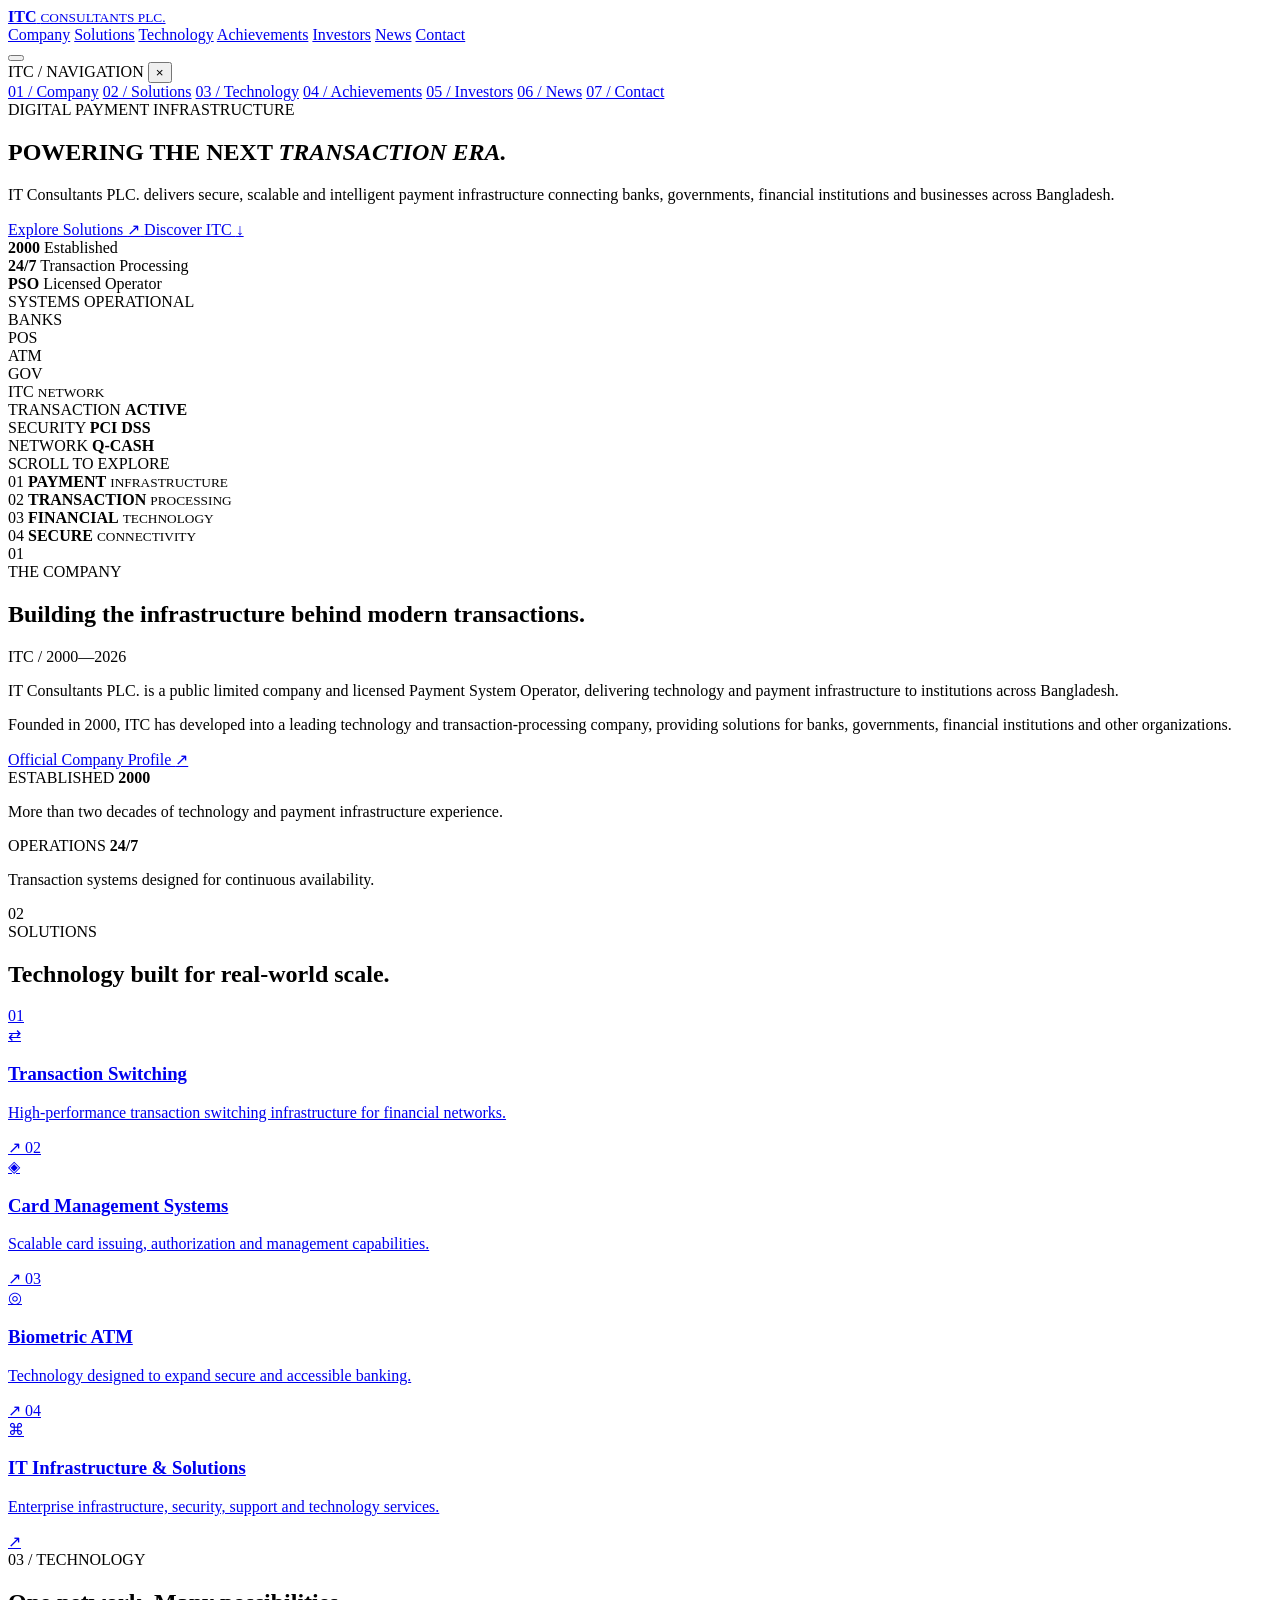
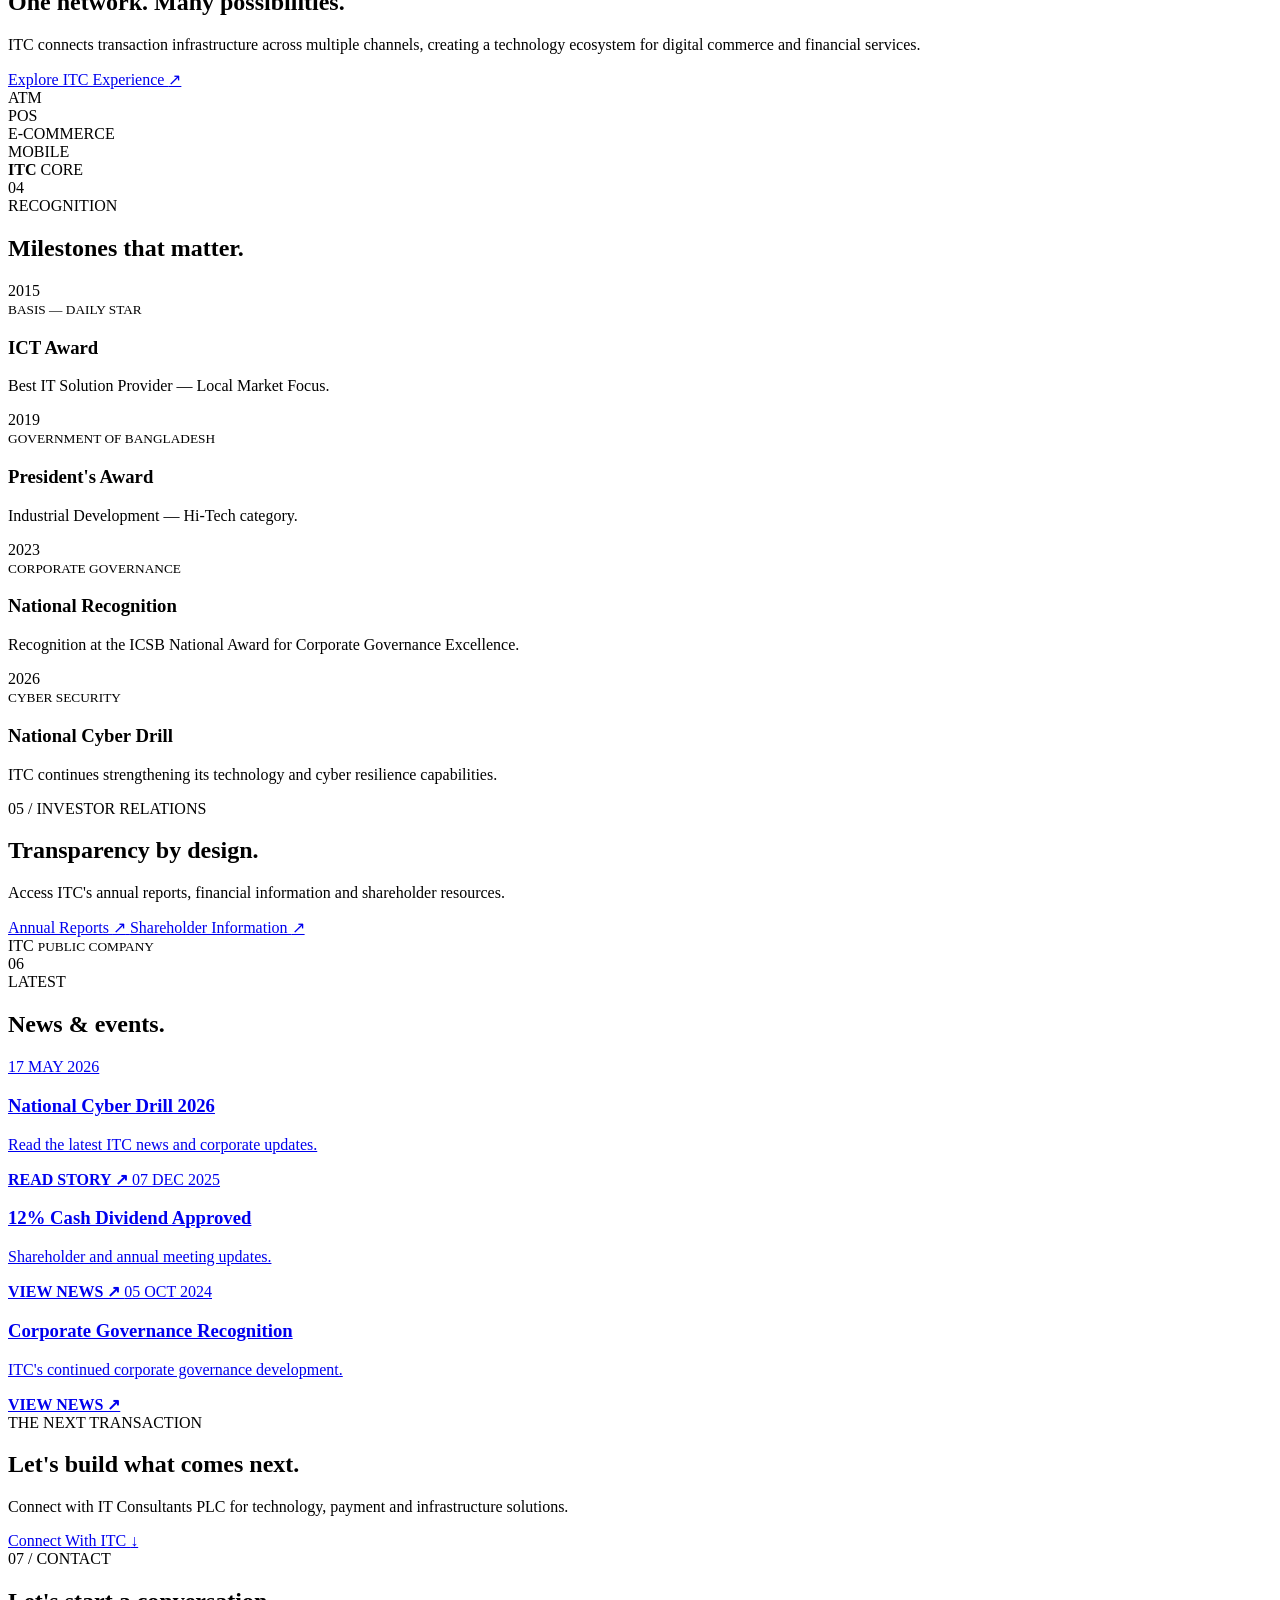
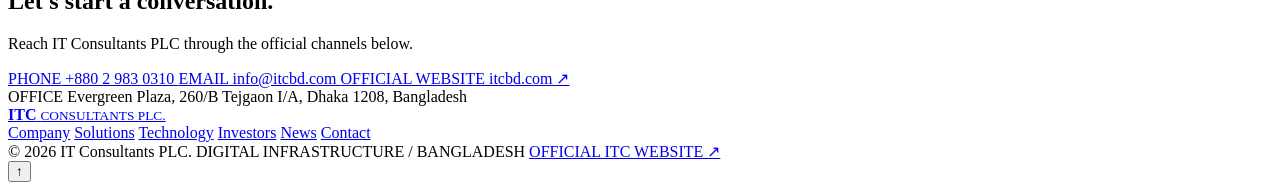
==== index.html @ 79dac068 "Create index.html" ====
<!DOCTYPE html>
<html lang="en">
<head>
    <meta charset="UTF-8">

    <meta name="viewport"
          content="width=device-width, initial-scale=1.0">

    <meta name="description"
          content="IT Consultants PLC — powering digital payment infrastructure, transaction processing and technology solutions across Bangladesh.">

    <meta name="theme-color"
          content="#03050b">

    <title>IT Consultants PLC | Digital Infrastructure for Tomorrow</title>

    <link rel="preconnect"
          href="https://fonts.googleapis.com">

    <link rel="preconnect"
          href="https://fonts.gstatic.com"
          crossorigin>

    <link href="https://fonts.googleapis.com/css2?family=Inter:wght@300;400;500;600;700&family=Space+Grotesk:wght@400;500;600;700&display=swap"
          rel="stylesheet">

    <link rel="stylesheet"
          href="style.css">

    <link rel="stylesheet"
          href="responsive.css">
</head>

<body>

    <!-- =====================================================
         BACKGROUND
    ====================================================== -->

    <div class="noise"></div>

    <div class="ambient ambient-one"></div>
    <div class="ambient ambient-two"></div>
    <div class="ambient ambient-three"></div>

    <div class="grid-background"></div>

    <div class="cursor-glow"
         id="cursorGlow"></div>


    <!-- =====================================================
         HEADER
    ====================================================== -->

    <header class="header"
            id="header">

        <div class="container header-inner">

            <a href="index.html"
               class="brand"
               aria-label="IT Consultants PLC Home">

                <span class="brand-symbol">
                    <span></span>
                    <span></span>
                    <span></span>
                </span>

                <span class="brand-text">
                    <strong>ITC</strong>
                    <small>CONSULTANTS PLC.</small>
                </span>

            </a>


            <nav class="desktop-nav"
                 aria-label="Primary navigation">

                <a href="#about">Company</a>

                <a href="#solutions">Solutions</a>

                <a href="#technology">Technology</a>

                <a href="#achievements">Achievements</a>

                <a href="#investors">Investors</a>

                <a href="#news">News</a>

                <a href="#contact"
                   class="nav-contact">
                    Contact
                </a>

            </nav>


            <button class="menu-button"
                    id="menuButton"
                    type="button"
                    aria-label="Open navigation"
                    aria-expanded="false">

                <span></span>
                <span></span>
                <span></span>

            </button>

        </div>

    </header>


    <!-- =====================================================
         MOBILE NAV
    ====================================================== -->

    <aside class="mobile-menu"
           id="mobileMenu">

        <div class="mobile-menu-inner">

            <div class="mobile-menu-top">

                <span>ITC / NAVIGATION</span>

                <button id="mobileClose"
                        type="button"
                        aria-label="Close navigation">
                    ×
                </button>

            </div>

            <nav>

                <a href="#about">01 / Company</a>

                <a href="#solutions">02 / Solutions</a>

                <a href="#technology">03 / Technology</a>

                <a href="#achievements">04 / Achievements</a>

                <a href="#investors">05 / Investors</a>

                <a href="#news">06 / News</a>

                <a href="#contact">07 / Contact</a>

            </nav>

        </div>

    </aside>


    <main>


        <!-- =================================================
             HERO
        ================================================== -->

        <section class="hero"
                 id="home">

            <div class="container hero-grid">

                <div class="hero-content">

                    <div class="eyebrow">
                        <span class="eyebrow-dot"></span>
                        DIGITAL PAYMENT INFRASTRUCTURE
                    </div>

                    <h1>
                        POWERING
                        <span>THE NEXT</span>
                        <em>TRANSACTION ERA.</em>
                    </h1>

                    <p class="hero-description">
                        IT Consultants PLC. delivers secure,
                        scalable and intelligent payment
                        infrastructure connecting banks,
                        governments, financial institutions
                        and businesses across Bangladesh.
                    </p>

                    <div class="hero-actions">

                        <a href="#solutions"
                           class="button button-primary">
                            Explore Solutions
                            <span>↗</span>
                        </a>

                        <a href="#about"
                           class="button button-secondary">
                            Discover ITC
                            <span>↓</span>
                        </a>

                    </div>

                    <div class="hero-meta">

                        <div>
                            <strong>2000</strong>
                            <span>Established</span>
                        </div>

                        <div>
                            <strong>24/7</strong>
                            <span>Transaction Processing</span>
                        </div>

                        <div>
                            <strong>PSO</strong>
                            <span>Licensed Operator</span>
                        </div>

                    </div>

                </div>


                <!-- HERO VISUAL -->

                <div class="hero-visual">

                    <div class="visual-status">
                        <span></span>
                        SYSTEMS OPERATIONAL
                    </div>

                    <div class="orbit-system">

                        <div class="orbit orbit-large"></div>
                        <div class="orbit orbit-medium"></div>
                        <div class="orbit orbit-small"></div>

                        <div class="orbit-line line-one"></div>
                        <div class="orbit-line line-two"></div>
                        <div class="orbit-line line-three"></div>

                        <div class="orbit-node node-one">
                            BANKS
                        </div>

                        <div class="orbit-node node-two">
                            POS
                        </div>

                        <div class="orbit-node node-three">
                            ATM
                        </div>

                        <div class="orbit-node node-four">
                            GOV
                        </div>

                        <div class="central-core">

                            <div class="core-ring"></div>
                            <div class="core-ring ring-two"></div>

                            <div class="core-content">
                                <span>ITC</span>
                                <small>NETWORK</small>
                            </div>

                        </div>

                    </div>


                    <div class="data-panel panel-one">

                        <span>TRANSACTION</span>
                        <strong>ACTIVE</strong>

                    </div>

                    <div class="data-panel panel-two">

                        <span>SECURITY</span>
                        <strong>PCI DSS</strong>

                    </div>

                    <div class="data-panel panel-three">

                        <span>NETWORK</span>
                        <strong>Q-CASH</strong>

                    </div>

                </div>

            </div>


            <div class="hero-scroll">
                <span>SCROLL TO EXPLORE</span>
                <div></div>
            </div>

        </section>


        <!-- =================================================
             TRUST STRIP
        ================================================== -->

        <section class="trust-strip">

            <div class="container trust-grid">

                <div>
                    <span>01</span>
                    <strong>PAYMENT</strong>
                    <small>INFRASTRUCTURE</small>
                </div>

                <div>
                    <span>02</span>
                    <strong>TRANSACTION</strong>
                    <small>PROCESSING</small>
                </div>

                <div>
                    <span>03</span>
                    <strong>FINANCIAL</strong>
                    <small>TECHNOLOGY</small>
                </div>

                <div>
                    <span>04</span>
                    <strong>SECURE</strong>
                    <small>CONNECTIVITY</small>
                </div>

            </div>

        </section>


        <!-- =================================================
             ABOUT
        ================================================== -->

        <section class="section about-section"
                 id="about">

            <div class="container">

                <div class="section-heading">

                    <div class="section-number">01</div>

                    <div>

                        <span class="section-label">
                            THE COMPANY
                        </span>

                        <h2>
                            Building the
                            <span>infrastructure</span>
                            behind modern transactions.
                        </h2>

                    </div>

                </div>


                <div class="about-grid">

                    <div class="about-main glass-card">

                        <div class="card-index">
                            ITC / 2000—2026
                        </div>

                        <p class="large-copy">
                            IT Consultants PLC. is a public
                            limited company and licensed
                            Payment System Operator,
                            delivering technology and
                            payment infrastructure to
                            institutions across Bangladesh.
                        </p>

                        <p>
                            Founded in 2000, ITC has developed
                            into a leading technology and
                            transaction-processing company,
                            providing solutions for banks,
                            governments, financial institutions
                            and other organizations.
                        </p>

                        <a href="https://www.itcbd.com/company-background"
                           target="_blank"
                           rel="noopener noreferrer"
                           class="text-link">
                            Official Company Profile
                            <span>↗</span>
                        </a>

                    </div>


                    <div class="about-side">

                        <div class="mini-card">

                            <span>ESTABLISHED</span>

                            <strong>2000</strong>

                            <p>
                                More than two decades of
                                technology and payment
                                infrastructure experience.
                            </p>

                        </div>


                        <div class="mini-card">

                            <span>OPERATIONS</span>

                            <strong>24/7</strong>

                            <p>
                                Transaction systems designed
                                for continuous availability.
                            </p>

                        </div>

                    </div>

                </div>

            </div>

        </section>


        <!-- =================================================
             SOLUTIONS
        ================================================== -->

        <section class="section solutions-section"
                 id="solutions">

            <div class="container">

                <div class="section-heading">

                    <div class="section-number">02</div>

                    <div>

                        <span class="section-label">
                            SOLUTIONS
                        </span>

                        <h2>
                            Technology built for
                            <span>real-world scale.</span>
                        </h2>

                    </div>

                </div>


                <div class="solution-grid">


                    <a href="https://www.itcbd.com/solutions/transaction-switching"
                       target="_blank"
                       rel="noopener noreferrer"
                       class="solution-card">

                        <span class="solution-number">
                            01
                        </span>

                        <div class="solution-icon">
                            ⇄
                        </div>

                        <h3>
                            Transaction
                            Switching
                        </h3>

                        <p>
                            High-performance transaction
                            switching infrastructure for
                            financial networks.
                        </p>

                        <span class="card-arrow">↗</span>

                    </a>


                    <a href="https://www.itcbd.com/solutions/card-management-system"
                       target="_blank"
                       rel="noopener noreferrer"
                       class="solution-card">

                        <span class="solution-number">
                            02
                        </span>

                        <div class="solution-icon">
                            ◈
                        </div>

                        <h3>
                            Card Management
                            Systems
                        </h3>

                        <p>
                            Scalable card issuing,
                            authorization and management
                            capabilities.
                        </p>

                        <span class="card-arrow">↗</span>

                    </a>


                    <a href="https://www.itcbd.com/solutions/biometric-atm"
                       target="_blank"
                       rel="noopener noreferrer"
                       class="solution-card">

                        <span class="solution-number">
                            03
                        </span>

                        <div class="solution-icon">
                            ◎
                        </div>

                        <h3>
                            Biometric
                            ATM
                        </h3>

                        <p>
                            Technology designed to expand
                            secure and accessible banking.
                        </p>

                        <span class="card-arrow">↗</span>

                    </a>


                    <a href="https://www.itcbd.com/solutions/it-infrastructure--solutions"
                       target="_blank"
                       rel="noopener noreferrer"
                       class="solution-card">

                        <span class="solution-number">
                            04
                        </span>

                        <div class="solution-icon">
                            ⌘
                        </div>

                        <h3>
                            IT Infrastructure
                            & Solutions
                        </h3>

                        <p>
                            Enterprise infrastructure,
                            security, support and
                            technology services.
                        </p>

                        <span class="card-arrow">↗</span>

                    </a>

                </div>

            </div>

        </section>


        <!-- =================================================
             TECHNOLOGY
        ================================================== -->

        <section class="section technology-section"
                 id="technology">

            <div class="container">

                <div class="technology-panel">

                    <div class="technology-copy">

                        <span class="section-label">
                            03 / TECHNOLOGY
                        </span>

                        <h2>
                            One network.
                            <span>Many possibilities.</span>
                        </h2>

                        <p>
                            ITC connects transaction
                            infrastructure across multiple
                            channels, creating a technology
                            ecosystem for digital commerce
                            and financial services.
                        </p>

                        <a href="https://www.itcbd.com/experience"
                           target="_blank"
                           rel="noopener noreferrer"
                           class="button button-secondary">
                            Explore ITC Experience
                            <span>↗</span>
                        </a>

                    </div>


                    <div class="network-visual">

                        <div class="network-ring ring-a"></div>
                        <div class="network-ring ring-b"></div>
                        <div class="network-ring ring-c"></div>

                        <div class="network-line nl-a"></div>
                        <div class="network-line nl-b"></div>
                        <div class="network-line nl-c"></div>
                        <div class="network-line nl-d"></div>

                        <div class="network-node network-a">
                            ATM
                        </div>

                        <div class="network-node network-b">
                            POS
                        </div>

                        <div class="network-node network-c">
                            E-COMMERCE
                        </div>

                        <div class="network-node network-d">
                            MOBILE
                        </div>

                        <div class="network-core">
                            <strong>ITC</strong>
                            <span>CORE</span>
                        </div>

                    </div>

                </div>

            </div>

        </section>


        <!-- =================================================
             ACHIEVEMENTS
        ================================================== -->

        <section class="section achievements-section"
                 id="achievements">

            <div class="container">

                <div class="section-heading">

                    <div class="section-number">04</div>

                    <div>

                        <span class="section-label">
                            RECOGNITION
                        </span>

                        <h2>
                            Milestones that
                            <span>matter.</span>
                        </h2>

                    </div>

                </div>


                <div class="achievement-grid">

                    <article class="achievement-card">

                        <span>2015</span>

                        <div>
                            <small>
                                BASIS — DAILY STAR
                            </small>

                            <h3>
                                ICT Award
                            </h3>

                            <p>
                                Best IT Solution Provider —
                                Local Market Focus.
                            </p>
                        </div>

                    </article>


                    <article class="achievement-card featured">

                        <span>2019</span>

                        <div>
                            <small>
                                GOVERNMENT OF BANGLADESH
                            </small>

                            <h3>
                                President's Award
                            </h3>

                            <p>
                                Industrial Development —
                                Hi-Tech category.
                            </p>
                        </div>

                    </article>


                    <article class="achievement-card">

                        <span>2023</span>

                        <div>
                            <small>
                                CORPORATE GOVERNANCE
                            </small>

                            <h3>
                                National Recognition
                            </h3>

                            <p>
                                Recognition at the ICSB
                                National Award for Corporate
                                Governance Excellence.
                            </p>
                        </div>

                    </article>


                    <article class="achievement-card">

                        <span>2026</span>

                        <div>
                            <small>
                                CYBER SECURITY
                            </small>

                            <h3>
                                National Cyber Drill
                            </h3>

                            <p>
                                ITC continues strengthening
                                its technology and cyber
                                resilience capabilities.
                            </p>
                        </div>

                    </article>

                </div>

            </div>

        </section>


        <!-- =================================================
             INVESTORS
        ================================================== -->

        <section class="section investor-section"
                 id="investors">

            <div class="container">

                <div class="investor-panel">

                    <div>

                        <span class="section-label">
                            05 / INVESTOR RELATIONS
                        </span>

                        <h2>
                            Transparency
                            <span>by design.</span>
                        </h2>

                        <p>
                            Access ITC's annual reports,
                            financial information and
                            shareholder resources.
                        </p>

                        <div class="investor-actions">

                            <a href="https://www.itcbd.com/annual-report"
                               target="_blank"
                               rel="noopener noreferrer"
                               class="button button-primary">
                                Annual Reports
                                <span>↗</span>
                            </a>

                            <a href="https://www.itcbd.com/shareholder-info"
                               target="_blank"
                               rel="noopener noreferrer"
                               class="button button-secondary">
                                Shareholder Information
                                <span>↗</span>
                            </a>

                        </div>

                    </div>


                    <div class="investor-visual">

                        <div class="investor-circle circle-one"></div>
                        <div class="investor-circle circle-two"></div>
                        <div class="investor-circle circle-three"></div>

                        <div class="investor-core">
                            <span>ITC</span>
                            <small>PUBLIC COMPANY</small>
                        </div>

                    </div>

                </div>

            </div>

        </section>


        <!-- =================================================
             NEWS
        ================================================== -->

        <section class="section news-section"
                 id="news">

            <div class="container">

                <div class="section-heading">

                    <div class="section-number">06</div>

                    <div>

                        <span class="section-label">
                            LATEST
                        </span>

                        <h2>
                            News & <span>events.</span>
                        </h2>

                    </div>

                </div>


                <div class="news-grid">

                    <a href="https://www.itcbd.com/news-events"
                       target="_blank"
                       rel="noopener noreferrer"
                       class="news-card featured-news">

                        <span>17 MAY 2026</span>

                        <h3>
                            National Cyber Drill 2026
                        </h3>

                        <p>
                            Read the latest ITC news and
                            corporate updates.
                        </p>

                        <strong>
                            READ STORY ↗
                        </strong>

                    </a>


                    <a href="https://www.itcbd.com/news-events"
                       target="_blank"
                       rel="noopener noreferrer"
                       class="news-card">

                        <span>07 DEC 2025</span>

                        <h3>
                            12% Cash Dividend Approved
                        </h3>

                        <p>
                            Shareholder and annual meeting
                            updates.
                        </p>

                        <strong>
                            VIEW NEWS ↗
                        </strong>

                    </a>


                    <a href="https://www.itcbd.com/news-events"
                       target="_blank"
                       rel="noopener noreferrer"
                       class="news-card">

                        <span>05 OCT 2024</span>

                        <h3>
                            Corporate Governance Recognition
                        </h3>

                        <p>
                            ITC's continued corporate
                            governance development.
                        </p>

                        <strong>
                            VIEW NEWS ↗
                        </strong>

                    </a>

                </div>

            </div>

        </section>


        <!-- =================================================
             FINAL CTA
        ================================================== -->

        <section class="final-section">

            <div class="container">

                <div class="final-panel">

                    <div class="final-orbit"></div>

                    <div class="final-content">

                        <span class="section-label">
                            THE NEXT TRANSACTION
                        </span>

                        <h2>
                            Let's build what
                            <span>comes next.</span>
                        </h2>

                        <p>
                            Connect with IT Consultants PLC
                            for technology, payment and
                            infrastructure solutions.
                        </p>

                        <a href="#contact"
                           class="button button-primary">
                            Connect With ITC
                            <span>↓</span>
                        </a>

                    </div>

                </div>

            </div>

        </section>


        <!-- =================================================
             CONTACT
        ================================================== -->

        <section class="section contact-section"
                 id="contact">

            <div class="container">

                <div class="contact-grid">

                    <div>

                        <span class="section-label">
                            07 / CONTACT
                        </span>

                        <h2>
                            Let's start a
                            <span>conversation.</span>
                        </h2>

                        <p>
                            Reach IT Consultants PLC through
                            the official channels below.
                        </p>

                    </div>


                    <div class="contact-details">

                        <a href="tel:+88029830310">
                            <span>PHONE</span>
                            +880 2 983 0310
                        </a>

                        <a href="mailto:info@itcbd.com">
                            <span>EMAIL</span>
                            info@itcbd.com
                        </a>

                        <a href="https://www.itcbd.com/"
                           target="_blank"
                           rel="noopener noreferrer">
                            <span>OFFICIAL WEBSITE</span>
                            itcbd.com ↗
                        </a>

                        <div>
                            <span>OFFICE</span>
                            Evergreen Plaza,
                            260/B Tejgaon I/A,
                            Dhaka 1208, Bangladesh
                        </div>

                    </div>

                </div>

            </div>

        </section>

    </main>


    <!-- =====================================================
         FOOTER
    ====================================================== -->

    <footer class="footer">

        <div class="container">

            <div class="footer-top">

                <a href="#home"
                   class="brand footer-brand">

                    <span class="brand-symbol">
                        <span></span>
                        <span></span>
                        <span></span>
                    </span>

                    <span class="brand-text">
                        <strong>ITC</strong>
                        <small>CONSULTANTS PLC.</small>
                    </span>

                </a>


                <div class="footer-links">

                    <a href="#about">Company</a>
                    <a href="#solutions">Solutions</a>
                    <a href="#technology">Technology</a>
                    <a href="#investors">Investors</a>
                    <a href="#news">News</a>
                    <a href="#contact">Contact</a>

                </div>

            </div>


            <div class="footer-bottom">

                <span>
                    © 2026 IT Consultants PLC.
                </span>

                <span>
                    DIGITAL INFRASTRUCTURE / BANGLADESH
                </span>

                <a href="https://www.itcbd.com/"
                   target="_blank"
                   rel="noopener noreferrer">
                    OFFICIAL ITC WEBSITE ↗
                </a>

            </div>

        </div>

    </footer>


    <!-- BACK TO TOP -->

    <button class="back-top"
            id="backTop"
            type="button"
            aria-label="Back to top">
        ↑
    </button>


    <script src="main.js"></script>
    <script src="animations.js"></script>

</body>
</html>
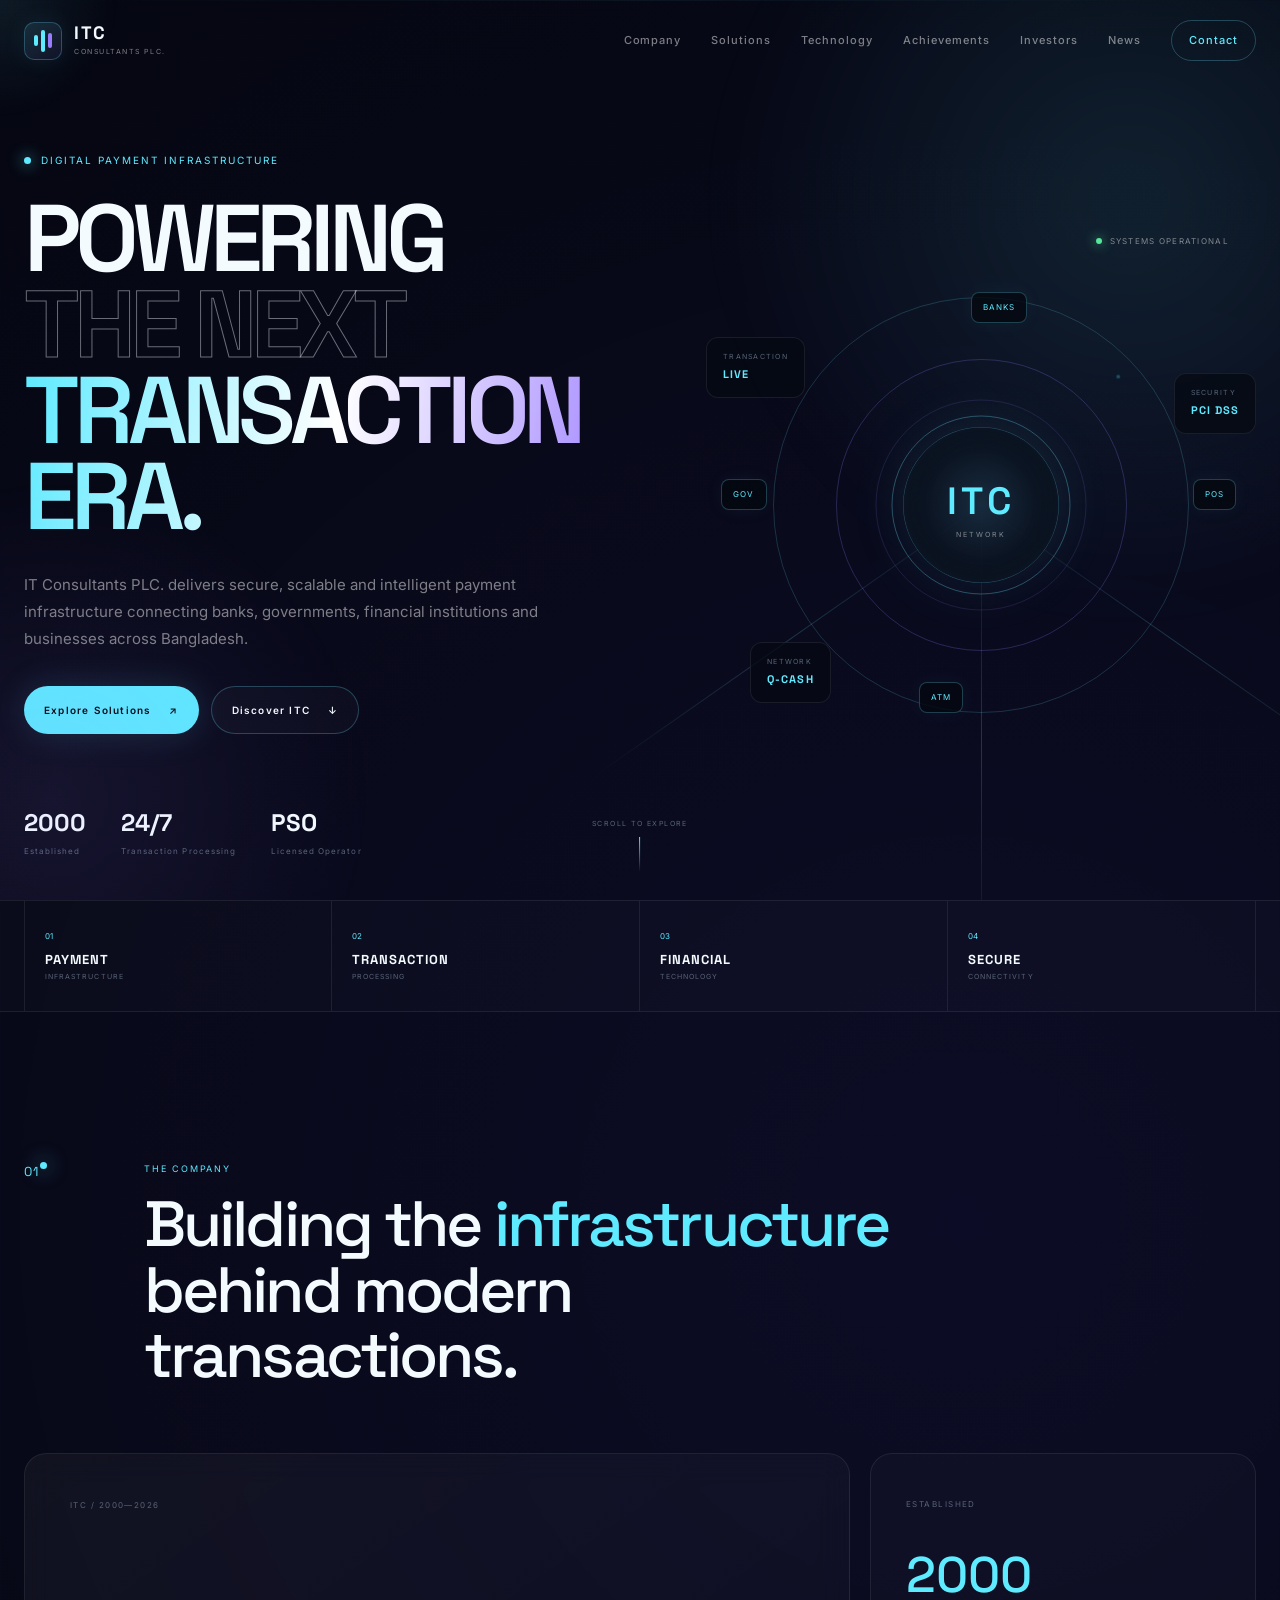
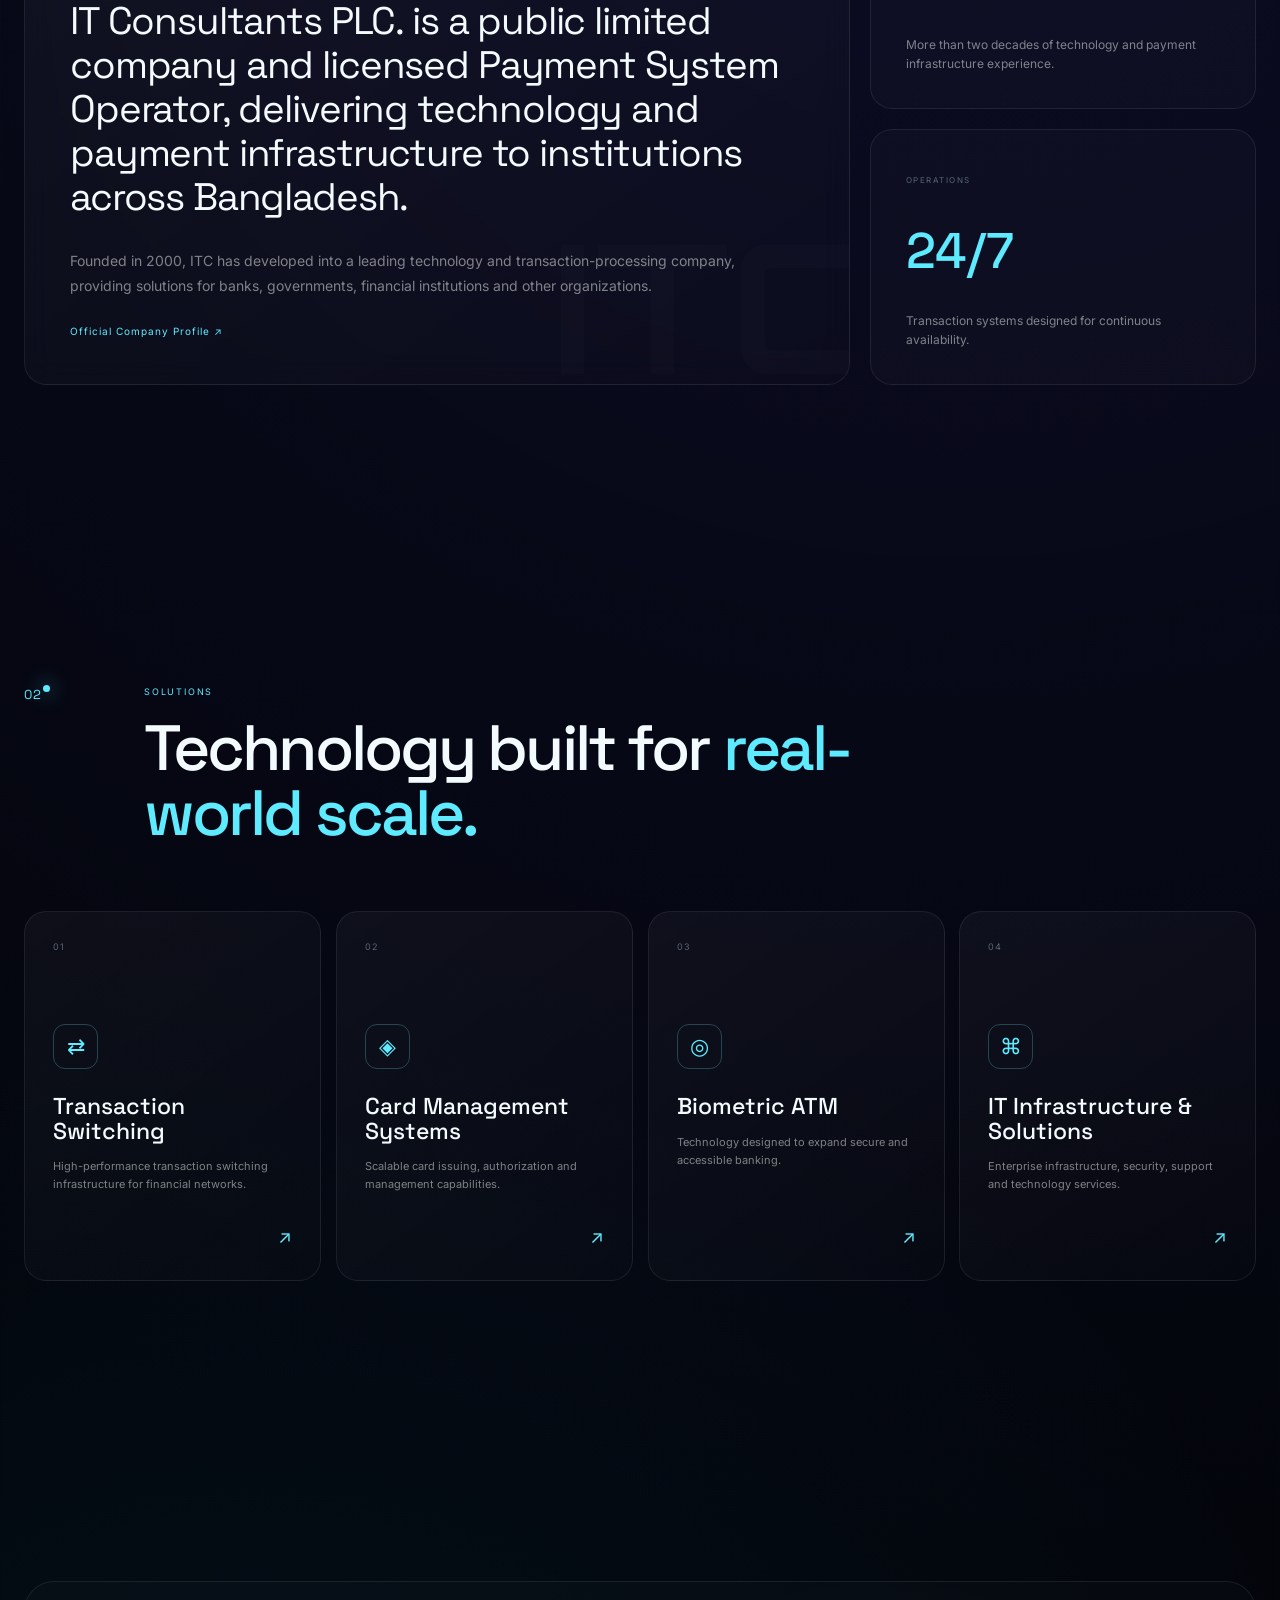
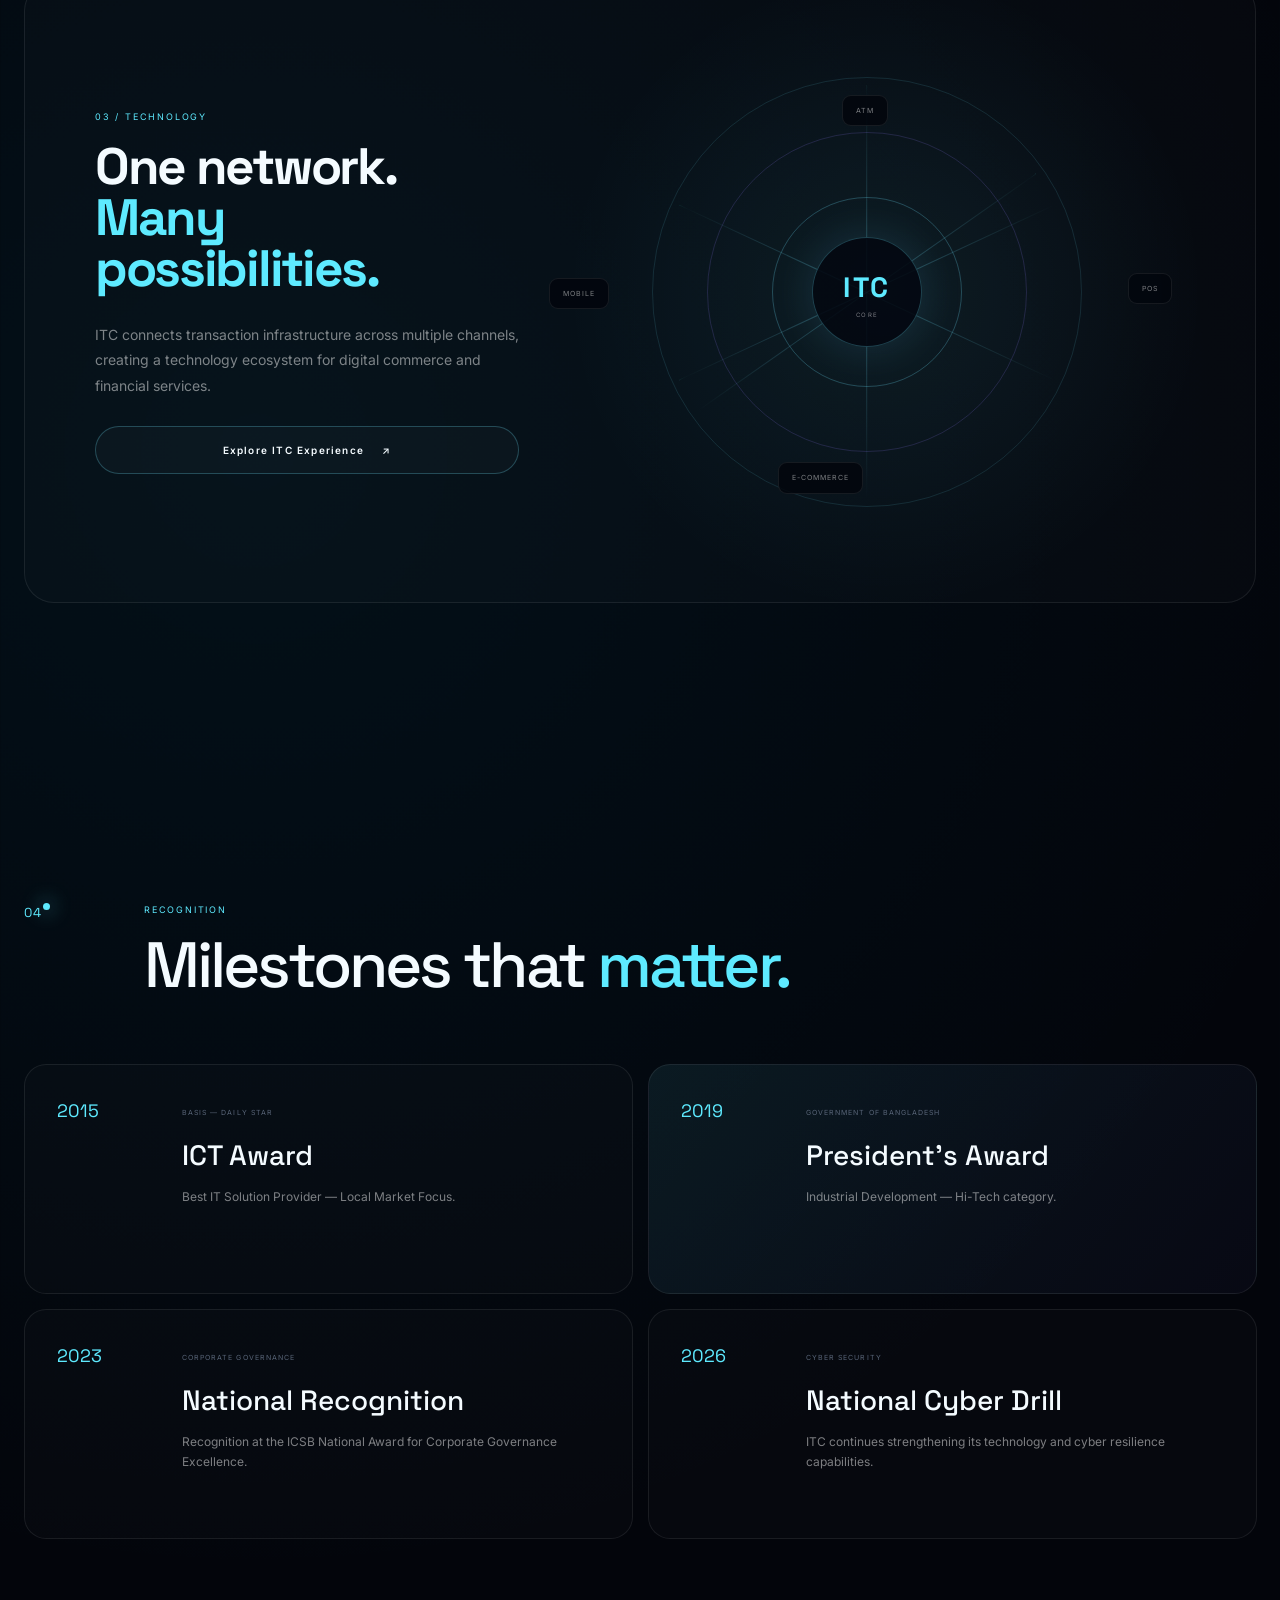
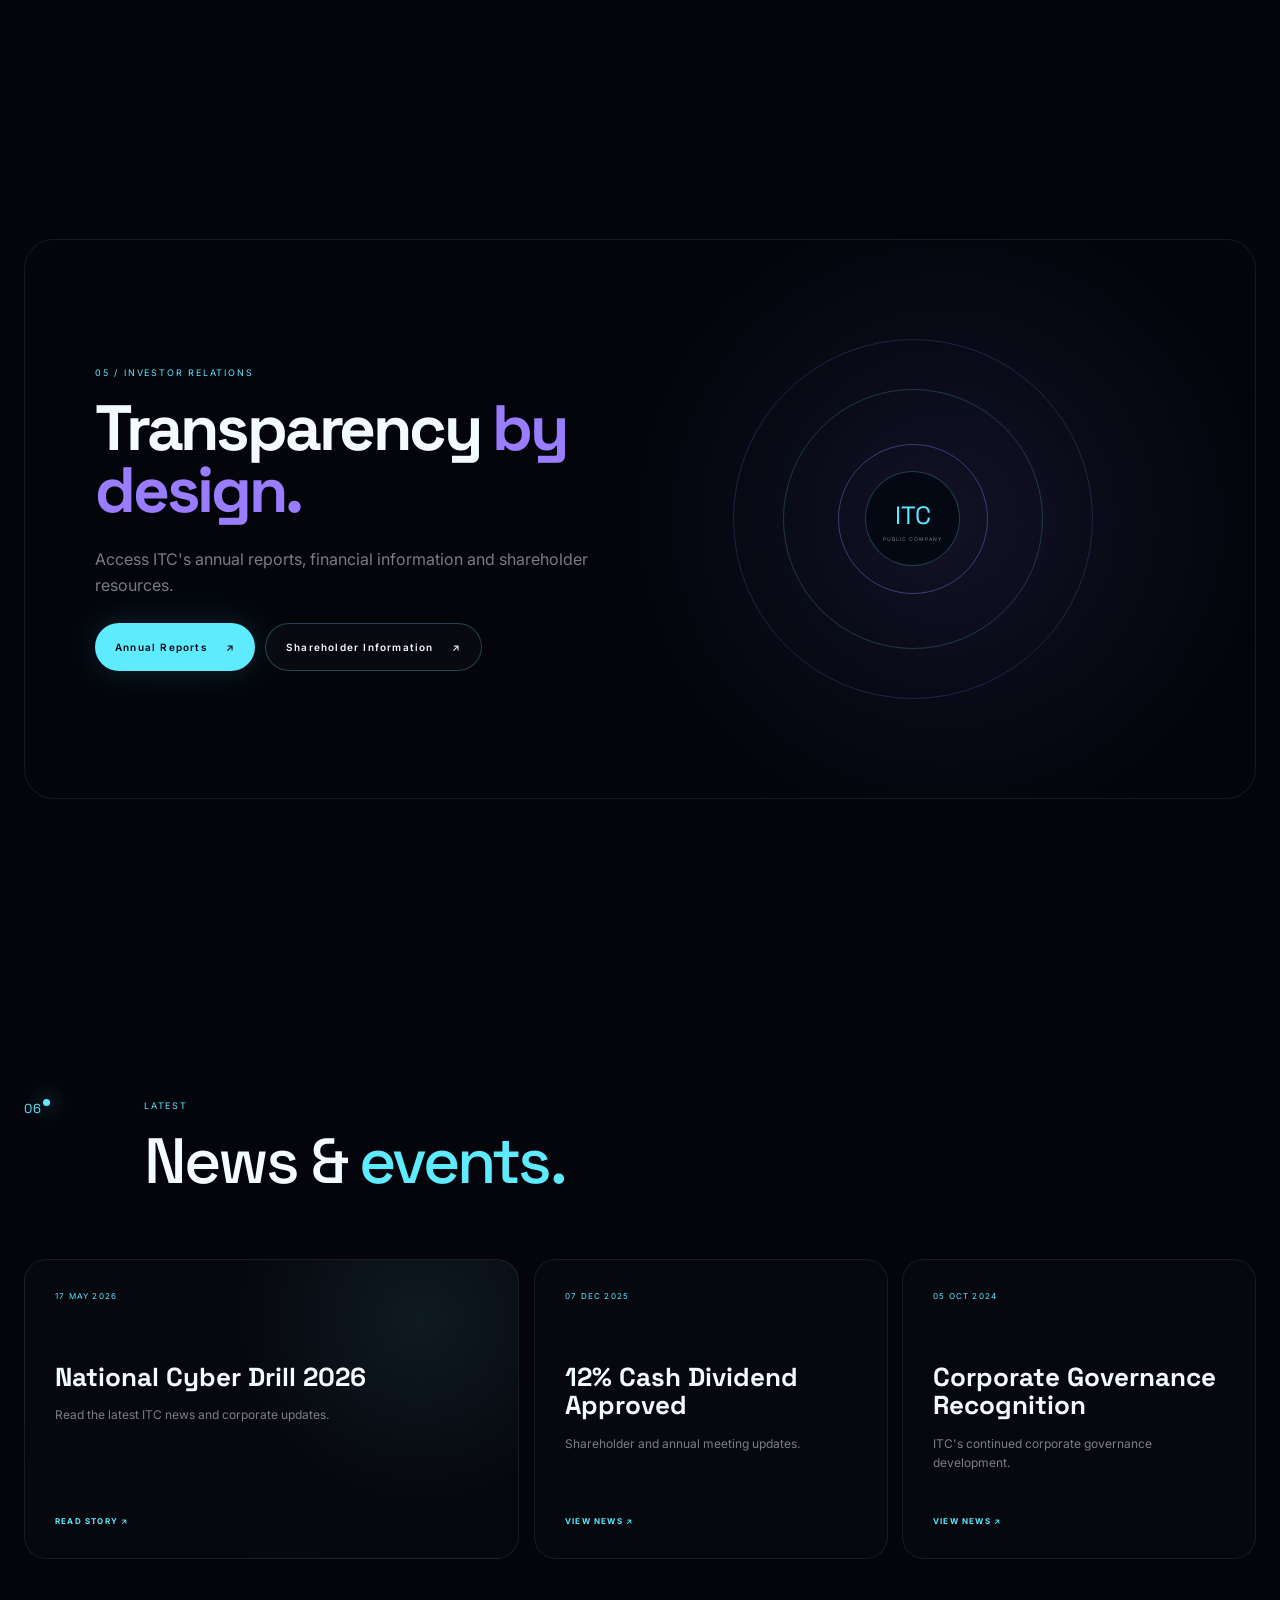
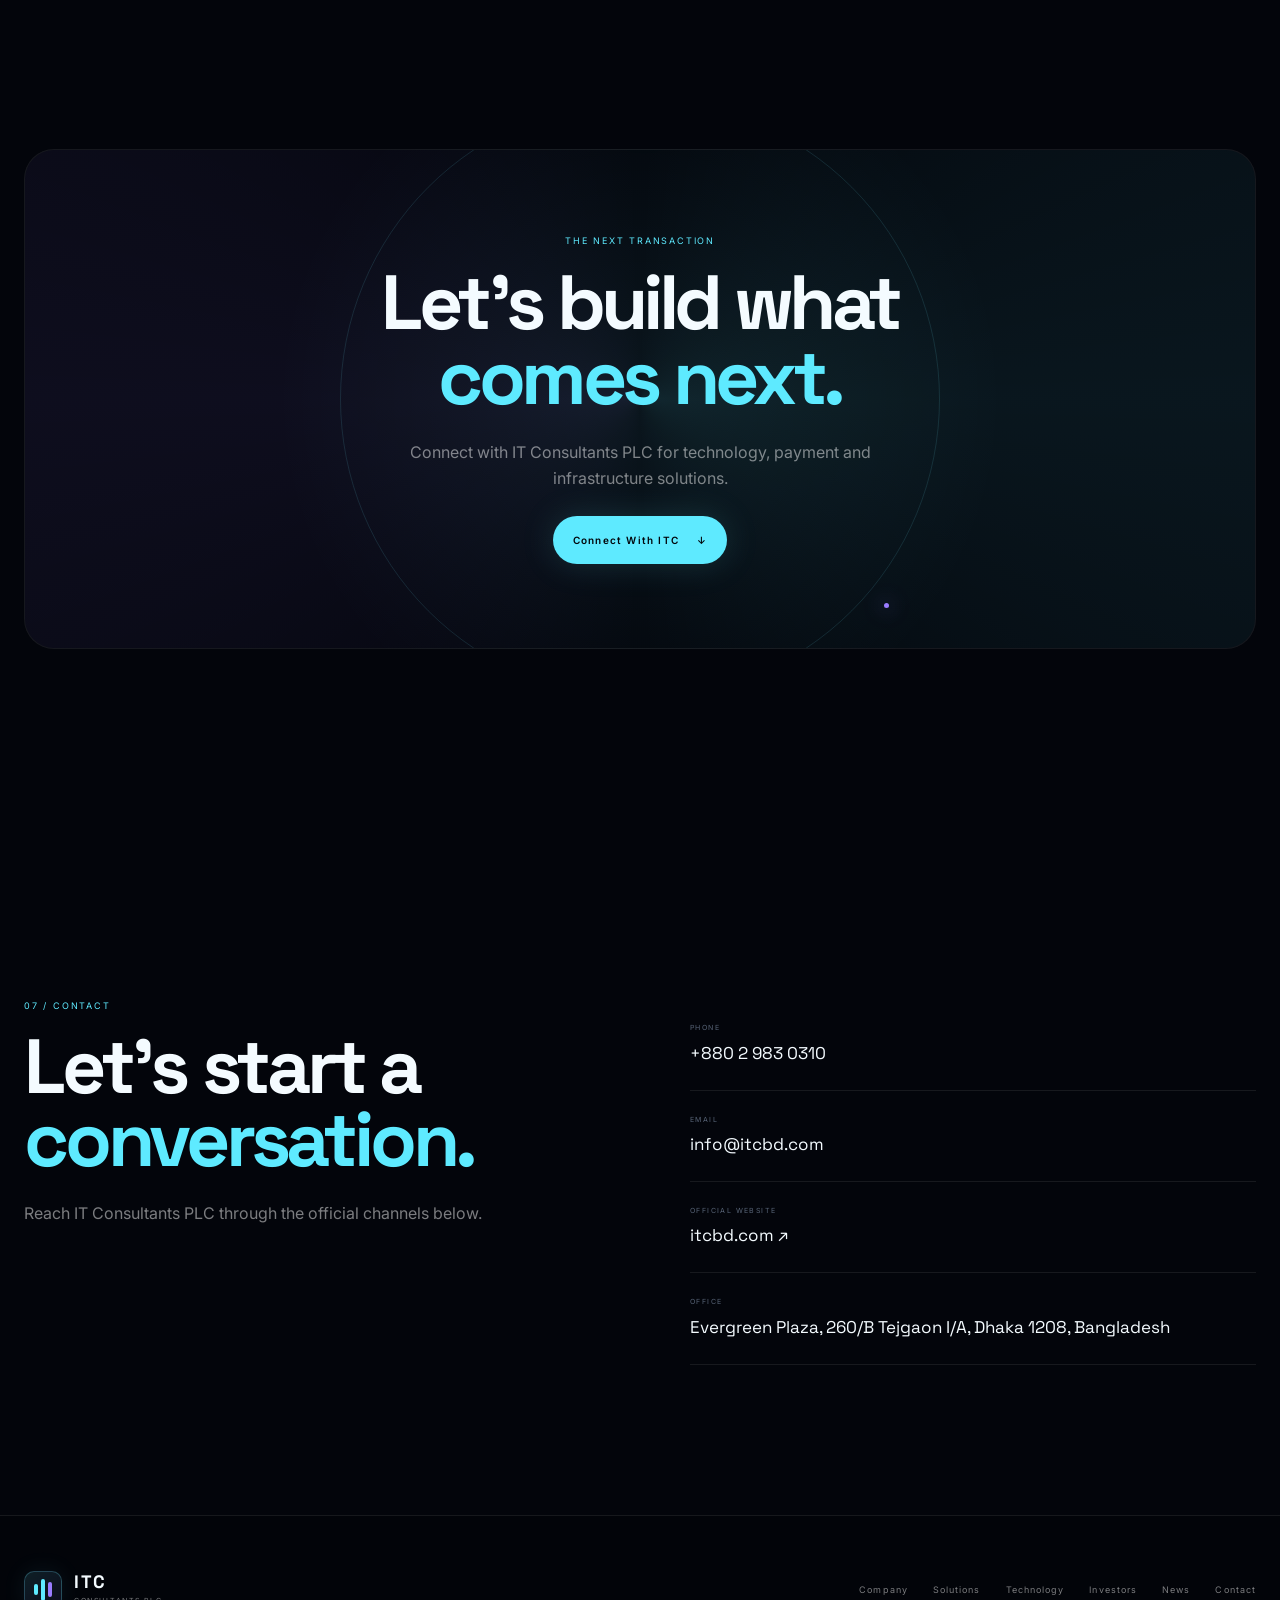
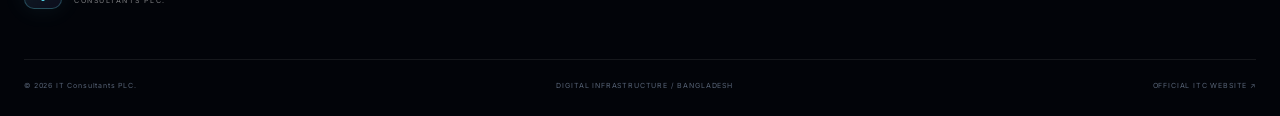
==== commit f0bc4949: "Update index.html" ====
--- a/index.html
+++ b/index.html
@@ -1,6 +1,8 @@
 <!DOCTYPE html>
 <html lang="en">
+
 <head>
+
     <meta charset="UTF-8">
 
     <meta name="viewport"
@@ -21,7 +23,7 @@
           href="https://fonts.gstatic.com"
           crossorigin>
 
-    <link href="https://fonts.googleapis.com/css2?family=Inter:wght@300;400;500;600;700&family=Space+Grotesk:wght@400;500;600;700&display=swap"
+    <link href="https://fonts.googleapis.com/css2?family=Inter:wght@300;400;500;600;700;800&family=Space+Grotesk:wght@400;500;600;700&family=Orbitron:wght@400;500;600;700&display=swap"
           rel="stylesheet">
 
     <link rel="stylesheet"
@@ -29,13 +31,1507 @@
 
     <link rel="stylesheet"
           href="responsive.css">
+
+
+    <style>
+
+        /* =========================================================
+           FUTURISTIC MOTION ENGINE
+        ========================================================= */
+
+        :root {
+            --cyan: #5eeaff;
+            --cyan-soft: rgba(94,234,255,.12);
+            --violet: #9a7cff;
+            --white: #f4fbff;
+            --muted: rgba(255,255,255,.48);
+            --line: rgba(255,255,255,.08);
+        }
+
+
+        * {
+            box-sizing: border-box;
+        }
+
+
+        html {
+            scroll-behavior: smooth;
+        }
+
+
+        body {
+            overflow-x: hidden;
+        }
+
+
+        /* =========================================================
+           LOADING SCREEN
+        ========================================================= */
+
+        .loader {
+            position: fixed;
+            inset: 0;
+            z-index: 99999;
+
+            display: flex;
+            align-items: center;
+            justify-content: center;
+
+            background: #03050b;
+
+            transition:
+                opacity .9s ease,
+                visibility .9s ease;
+        }
+
+        .loader.loaded {
+            opacity: 0;
+            visibility: hidden;
+            pointer-events: none;
+        }
+
+        .loader-core {
+            position: relative;
+
+            width: 110px;
+            height: 110px;
+
+            display: flex;
+            align-items: center;
+            justify-content: center;
+        }
+
+        .loader-ring {
+            position: absolute;
+            inset: 0;
+
+            border-radius: 50%;
+
+            border: 1px solid rgba(94,234,255,.15);
+            border-top-color: var(--cyan);
+
+            animation:
+                loaderSpin 1.3s linear infinite;
+        }
+
+        .loader-ring:nth-child(2) {
+            inset: 13px;
+
+            border-color:
+                rgba(154,124,255,.15);
+
+            border-right-color:
+                var(--violet);
+
+            animation-direction:
+                reverse;
+
+            animation-duration:
+                1.8s;
+        }
+
+        .loader-ring:nth-child(3) {
+            inset: 27px;
+
+            border-color:
+                rgba(255,255,255,.08);
+
+            border-bottom-color:
+                white;
+
+            animation-duration:
+                2.3s;
+        }
+
+        .loader-text {
+            font-family:
+                Orbitron,
+                sans-serif;
+
+            font-size:
+                18px;
+
+            font-weight:
+                700;
+
+            color:
+                white;
+
+            letter-spacing:
+                2px;
+        }
+
+        @keyframes loaderSpin {
+
+            to {
+                transform:
+                    rotate(360deg);
+            }
+
+        }
+
+
+        /* =========================================================
+           PARTICLE FIELD
+        ========================================================= */
+
+        .particle-field {
+            position: fixed;
+            inset: 0;
+
+            z-index: -3;
+
+            pointer-events: none;
+
+            overflow: hidden;
+        }
+
+        .particle {
+            position: absolute;
+
+            width: 2px;
+            height: 2px;
+
+            border-radius: 50%;
+
+            background:
+                rgba(94,234,255,.7);
+
+            box-shadow:
+                0 0 10px
+                rgba(94,234,255,.7);
+
+            animation:
+                particleFloat
+                var(--duration)
+                linear infinite;
+
+            animation-delay:
+                var(--delay);
+        }
+
+        @keyframes particleFloat {
+
+            0% {
+                transform:
+                    translate3d(
+                        0,
+                        110vh,
+                        0
+                    );
+
+                opacity: 0;
+            }
+
+            15% {
+                opacity: .8;
+            }
+
+            85% {
+                opacity: .5;
+            }
+
+            100% {
+                transform:
+                    translate3d(
+                        var(--x),
+                        -20vh,
+                        0
+                    );
+
+                opacity: 0;
+            }
+
+        }
+
+
+        /* =========================================================
+           MOVING GRID
+        ========================================================= */
+
+        .grid-background {
+            animation:
+                gridMove
+                22s
+                linear
+                infinite;
+        }
+
+        @keyframes gridMove {
+
+            from {
+                background-position:
+                    0 0,
+                    0 0;
+            }
+
+            to {
+                background-position:
+                    80px 80px,
+                    80px 80px;
+            }
+
+        }
+
+
+        /* =========================================================
+           SCANLINE
+        ========================================================= */
+
+        .scanline {
+            position: fixed;
+
+            left: 0;
+            right: 0;
+
+            height: 1px;
+
+            background:
+                linear-gradient(
+                    90deg,
+                    transparent,
+                    rgba(94,234,255,.35),
+                    transparent
+                );
+
+            z-index: 100;
+
+            pointer-events: none;
+
+            opacity: .18;
+
+            animation:
+                scanMove
+                8s
+                linear
+                infinite;
+        }
+
+        @keyframes scanMove {
+
+            0% {
+                top: -5%;
+            }
+
+            100% {
+                top: 105%;
+            }
+
+        }
+
+
+        /* =========================================================
+           HEADER
+        ========================================================= */
+
+        .header {
+            transition:
+                background .4s ease,
+                border-color .4s ease,
+                transform .4s ease;
+        }
+
+        .header.scrolled {
+            background:
+                rgba(3,5,11,.72);
+
+            backdrop-filter:
+                blur(22px);
+
+            border-bottom:
+                1px solid
+                rgba(94,234,255,.08);
+        }
+
+        .brand {
+            transition:
+                transform .35s ease;
+        }
+
+        .brand:hover {
+            transform:
+                translateY(-2px);
+        }
+
+
+        /* =========================================================
+           HERO
+        ========================================================= */
+
+        .hero {
+            min-height:
+                100vh;
+
+            position:
+                relative;
+
+            display:
+                flex;
+
+            align-items:
+                center;
+
+            overflow:
+                hidden;
+        }
+
+        .hero::before {
+            content: "";
+
+            position:
+                absolute;
+
+            width:
+                900px;
+
+            height:
+                900px;
+
+            right:
+                -300px;
+
+            top:
+                -250px;
+
+            border-radius:
+                50%;
+
+            background:
+                radial-gradient(
+                    circle,
+                    rgba(94,234,255,.11),
+                    transparent 65%
+                );
+
+            filter:
+                blur(30px);
+
+            animation:
+                heroGlow
+                8s
+                ease-in-out
+                infinite;
+        }
+
+        .hero::after {
+            content: "";
+
+            position:
+                absolute;
+
+            width:
+                700px;
+
+            height:
+                700px;
+
+            left:
+                -300px;
+
+            bottom:
+                -250px;
+
+            border-radius:
+                50%;
+
+            background:
+                radial-gradient(
+                    circle,
+                    rgba(154,124,255,.10),
+                    transparent 65%
+                );
+
+            animation:
+                heroGlow
+                10s
+                ease-in-out
+                infinite
+                reverse;
+        }
+
+        @keyframes heroGlow {
+
+            0%,
+            100% {
+                transform:
+                    scale(1)
+                    translate(0,0);
+            }
+
+            50% {
+                transform:
+                    scale(1.18)
+                    translate(
+                        20px,
+                        -15px
+                    );
+            }
+
+        }
+
+
+        .hero-content {
+            animation:
+                heroEnter
+                1.2s
+                cubic-bezier(.16,1,.3,1)
+                both;
+        }
+
+        @keyframes heroEnter {
+
+            from {
+                opacity: 0;
+                transform:
+                    translateY(60px);
+            }
+
+            to {
+                opacity: 1;
+                transform:
+                    translateY(0);
+            }
+
+        }
+
+
+        .eyebrow {
+            animation:
+                eyebrowReveal
+                1s
+                .2s
+                both;
+        }
+
+        @keyframes eyebrowReveal {
+
+            from {
+                opacity: 0;
+                letter-spacing:
+                    10px;
+            }
+
+            to {
+                opacity: 1;
+                letter-spacing:
+                    2px;
+            }
+
+        }
+
+
+        .hero h1 {
+            perspective:
+                800px;
+        }
+
+        .hero h1 span,
+        .hero h1 em {
+            display:
+                inline-block;
+
+            animation:
+                titleLine
+                1.2s
+                cubic-bezier(.16,1,.3,1)
+                both;
+        }
+
+        .hero h1 span {
+            animation-delay:
+                .15s;
+        }
+
+        .hero h1 em {
+            animation-delay:
+                .28s;
+        }
+
+        @keyframes titleLine {
+
+            from {
+                opacity: 0;
+
+                transform:
+                    translateY(35px)
+                    rotateX(60deg);
+
+                filter:
+                    blur(8px);
+            }
+
+            to {
+                opacity: 1;
+
+                transform:
+                    translateY(0)
+                    rotateX(0);
+
+                filter:
+                    blur(0);
+            }
+
+        }
+
+
+        .hero-description {
+            animation:
+                fadeUp
+                1s
+                .5s
+                both;
+        }
+
+        .hero-actions {
+            animation:
+                fadeUp
+                1s
+                .65s
+                both;
+        }
+
+        .hero-meta {
+            animation:
+                fadeUp
+                1s
+                .8s
+                both;
+        }
+
+        @keyframes fadeUp {
+
+            from {
+                opacity: 0;
+                transform:
+                    translateY(25px);
+            }
+
+            to {
+                opacity: 1;
+                transform:
+                    translateY(0);
+            }
+
+        }
+
+
+        /* =========================================================
+           HERO VISUAL
+        ========================================================= */
+
+        .hero-visual {
+            perspective:
+                1000px;
+
+            animation:
+                visualEnter
+                1.4s
+                .2s
+                both;
+        }
+
+        @keyframes visualEnter {
+
+            from {
+                opacity: 0;
+
+                transform:
+                    scale(.7)
+                    rotateY(25deg);
+
+                filter:
+                    blur(10px);
+            }
+
+            to {
+                opacity: 1;
+
+                transform:
+                    scale(1)
+                    rotateY(0);
+
+                filter:
+                    blur(0);
+            }
+
+        }
+
+
+        .orbit-system {
+            animation:
+                systemFloat
+                7s
+                ease-in-out
+                infinite;
+        }
+
+        @keyframes systemFloat {
+
+            0%,
+            100% {
+                transform:
+                    translateY(0)
+                    rotateX(0deg);
+            }
+
+            50% {
+                transform:
+                    translateY(-13px)
+                    rotateX(2deg);
+            }
+
+        }
+
+
+        .orbit {
+            animation:
+                orbitRotate
+                18s
+                linear
+                infinite;
+        }
+
+        .orbit-medium {
+            animation-duration:
+                13s;
+
+            animation-direction:
+                reverse;
+        }
+
+        .orbit-small {
+            animation-duration:
+                8s;
+        }
+
+        @keyframes orbitRotate {
+
+            from {
+                transform:
+                    rotate(0deg);
+            }
+
+            to {
+                transform:
+                    rotate(360deg);
+            }
+
+        }
+
+
+        .orbit-node {
+            animation:
+                nodeFloat
+                4s
+                ease-in-out
+                infinite;
+        }
+
+        .node-two {
+            animation-delay:
+                -.8s;
+        }
+
+        .node-three {
+            animation-delay:
+                -1.6s;
+        }
+
+        .node-four {
+            animation-delay:
+                -2.4s;
+        }
+
+        @keyframes nodeFloat {
+
+            0%,
+            100% {
+                transform:
+                    translateY(0)
+                    scale(1);
+            }
+
+            50% {
+                transform:
+                    translateY(-8px)
+                    scale(1.05);
+            }
+
+        }
+
+
+        .central-core {
+            animation:
+                corePulse
+                3.5s
+                ease-in-out
+                infinite;
+        }
+
+        @keyframes corePulse {
+
+            0%,
+            100% {
+                box-shadow:
+                    0 0 35px
+                    rgba(94,234,255,.10);
+            }
+
+            50% {
+                box-shadow:
+                    0 0 80px
+                    rgba(94,234,255,.28),
+                    0 0 140px
+                    rgba(154,124,255,.10);
+            }
+
+        }
+
+
+        .core-ring {
+            animation:
+                coreRing
+                7s
+                linear
+                infinite;
+        }
+
+        .ring-two {
+            animation-direction:
+                reverse;
+
+            animation-duration:
+                11s;
+        }
+
+        @keyframes coreRing {
+
+            to {
+                transform:
+                    rotate(360deg);
+            }
+
+        }
+
+
+        /* =========================================================
+           DATA PANELS
+        ========================================================= */
+
+        .data-panel {
+            animation:
+                panelFloat
+                5s
+                ease-in-out
+                infinite;
+        }
+
+        .panel-two {
+            animation-delay:
+                -1.7s;
+        }
+
+        .panel-three {
+            animation-delay:
+                -3.2s;
+        }
+
+        @keyframes panelFloat {
+
+            0%,
+            100% {
+                transform:
+                    translateY(0);
+            }
+
+            50% {
+                transform:
+                    translateY(-10px);
+            }
+
+        }
+
+
+        /* =========================================================
+           DATA STREAM
+        ========================================================= */
+
+        .data-stream {
+            position:
+                absolute;
+
+            width:
+                3px;
+
+            height:
+                3px;
+
+            border-radius:
+                50%;
+
+            background:
+                var(--cyan);
+
+            box-shadow:
+                0 0 15px
+                var(--cyan);
+
+            pointer-events:
+                none;
+        }
+
+
+        /* =========================================================
+           BUTTONS
+        ========================================================= */
+
+        .button {
+            position:
+                relative;
+
+            overflow:
+                hidden;
+
+            isolation:
+                isolate;
+
+            transition:
+                transform .3s ease,
+                box-shadow .3s ease;
+        }
+
+        .button::before {
+            content: "";
+
+            position:
+                absolute;
+
+            width:
+                0;
+
+            height:
+                0;
+
+            left:
+                var(--mx, 50%);
+
+            top:
+                var(--my, 50%);
+
+            transform:
+                translate(-50%, -50%);
+
+            border-radius:
+                50%;
+
+            background:
+                rgba(255,255,255,.16);
+
+            transition:
+                width .5s ease,
+                height .5s ease;
+
+            z-index:
+                -1;
+        }
+
+        .button:hover::before {
+            width:
+                300px;
+
+            height:
+                300px;
+        }
+
+        .button:hover {
+            transform:
+                translateY(-4px);
+        }
+
+
+        /* =========================================================
+           SECTION REVEAL
+        ========================================================= */
+
+        .section-heading,
+        .about-grid,
+        .solution-grid,
+        .technology-panel,
+        .achievement-grid,
+        .investor-panel,
+        .news-grid,
+        .contact-grid,
+        .final-panel {
+            opacity:
+                0;
+
+            transform:
+                translateY(45px);
+
+            transition:
+                opacity .9s ease,
+                transform .9s cubic-bezier(.16,1,.3,1);
+        }
+
+        .section-heading.revealed,
+        .about-grid.revealed,
+        .solution-grid.revealed,
+        .technology-panel.revealed,
+        .achievement-grid.revealed,
+        .investor-panel.revealed,
+        .news-grid.revealed,
+        .contact-grid.revealed,
+        .final-panel.revealed {
+            opacity:
+                1;
+
+            transform:
+                translateY(0);
+        }
+
+
+        /* =========================================================
+           CARDS
+        ========================================================= */
+
+        .glass-card,
+        .solution-card,
+        .achievement-card,
+        .news-card,
+        .mini-card {
+            transform-style:
+                preserve-3d;
+
+            will-change:
+                transform;
+        }
+
+
+        .solution-card {
+            transition:
+                transform .45s cubic-bezier(.16,1,.3,1),
+                border-color .35s ease,
+                box-shadow .35s ease;
+        }
+
+        .solution-card:hover {
+            border-color:
+                rgba(94,234,255,.28);
+
+            box-shadow:
+                0 25px 70px
+                rgba(0,0,0,.3),
+                0 0 40px
+                rgba(94,234,255,.05);
+        }
+
+
+        .solution-icon {
+            transition:
+                transform .5s ease;
+        }
+
+        .solution-card:hover .solution-icon {
+            transform:
+                translateZ(25px)
+                rotateY(180deg);
+        }
+
+
+        .achievement-card {
+            transition:
+                transform .4s ease,
+                border-color .3s ease;
+        }
+
+        .achievement-card:hover {
+            transform:
+                translateY(-8px);
+        }
+
+
+        .news-card {
+            transition:
+                transform .4s ease,
+                border-color .3s ease;
+        }
+
+        .news-card:hover {
+            transform:
+                translateY(-8px)
+                scale(1.015);
+        }
+
+
+        /* =========================================================
+           SECTION NUMBER
+        ========================================================= */
+
+        .section-number {
+            position:
+                relative;
+        }
+
+        .section-number::after {
+            content: "";
+
+            position:
+                absolute;
+
+            width:
+                7px;
+
+            height:
+                7px;
+
+            border-radius:
+                50%;
+
+            background:
+                var(--cyan);
+
+            box-shadow:
+                0 0 20px
+                var(--cyan);
+
+            animation:
+                numberPulse
+                2s
+                ease-in-out
+                infinite;
+        }
+
+        @keyframes numberPulse {
+
+            0%,
+            100% {
+                transform:
+                    scale(1);
+            }
+
+            50% {
+                transform:
+                    scale(1.8);
+            }
+
+        }
+
+
+        /* =========================================================
+           ABOUT
+        ========================================================= */
+
+        .about-main {
+            position:
+                relative;
+
+            overflow:
+                hidden;
+        }
+
+        .about-main::after {
+            content:
+                "ITC";
+
+            position:
+                absolute;
+
+            right:
+                -30px;
+
+            bottom:
+                -65px;
+
+            font-family:
+                Orbitron,
+                sans-serif;
+
+            font-size:
+                180px;
+
+            font-weight:
+                700;
+
+            color:
+                rgba(255,255,255,.015);
+
+            pointer-events:
+                none;
+        }
+
+
+        /* =========================================================
+           TECHNOLOGY
+        ========================================================= */
+
+        .network-visual {
+            animation:
+                networkFloat
+                8s
+                ease-in-out
+                infinite;
+        }
+
+        @keyframes networkFloat {
+
+            0%,
+            100% {
+                transform:
+                    translateY(0);
+            }
+
+            50% {
+                transform:
+                    translateY(-12px);
+            }
+
+        }
+
+
+        .network-core {
+            animation:
+                networkCorePulse
+                3s
+                ease-in-out
+                infinite;
+        }
+
+        @keyframes networkCorePulse {
+
+            0%,
+            100% {
+                box-shadow:
+                    0 0 30px
+                    rgba(94,234,255,.10);
+            }
+
+            50% {
+                box-shadow:
+                    0 0 70px
+                    rgba(94,234,255,.25);
+            }
+
+        }
+
+
+        .network-line {
+            overflow:
+                hidden;
+        }
+
+        .network-line::after {
+            content: "";
+
+            position:
+                absolute;
+
+            top:
+                50%;
+
+            left:
+                -30px;
+
+            width:
+                30px;
+
+            height:
+                2px;
+
+            background:
+                linear-gradient(
+                    90deg,
+                    transparent,
+                    var(--cyan)
+                );
+
+            box-shadow:
+                0 0 12px
+                var(--cyan);
+
+            animation:
+                packetTravel
+                2.8s
+                linear
+                infinite;
+        }
+
+        @keyframes packetTravel {
+
+            from {
+                left:
+                    -30px;
+            }
+
+            to {
+                left:
+                    110%;
+            }
+
+        }
+
+
+        /* =========================================================
+           ACHIEVEMENT CARDS
+        ========================================================= */
+
+        .achievement-card span {
+            transition:
+                text-shadow .3s ease;
+        }
+
+        .achievement-card:hover span {
+            text-shadow:
+                0 0 25px
+                rgba(94,234,255,.65);
+        }
+
+
+        /* =========================================================
+           INVESTOR VISUAL
+        ========================================================= */
+
+        .investor-circle {
+            animation:
+                investorRotate
+                15s
+                linear
+                infinite;
+        }
+
+        .circle-two {
+            animation-duration:
+                21s;
+
+            animation-direction:
+                reverse;
+        }
+
+        .circle-three {
+            animation-duration:
+                28s;
+        }
+
+        @keyframes investorRotate {
+
+            to {
+                transform:
+                    rotate(360deg);
+            }
+
+        }
+
+
+        .investor-core {
+            animation:
+                investorPulse
+                4s
+                ease-in-out
+                infinite;
+        }
+
+        @keyframes investorPulse {
+
+            0%,
+            100% {
+                transform:
+                    translate(-50%, -50%)
+                    scale(1);
+            }
+
+            50% {
+                transform:
+                    translate(-50%, -50%)
+                    scale(1.07);
+            }
+
+        }
+
+
+        /* =========================================================
+           FINAL CTA
+        ========================================================= */
+
+        .final-panel {
+            position:
+                relative;
+
+            overflow:
+                hidden;
+        }
+
+        .final-panel::before {
+            content: "";
+
+            position:
+                absolute;
+
+            inset:
+                -50%;
+
+            background:
+                conic-gradient(
+                    from 0deg,
+                    transparent,
+                    rgba(94,234,255,.08),
+                    transparent,
+                    rgba(154,124,255,.08),
+                    transparent
+                );
+
+            animation:
+                finalSpin
+                16s
+                linear
+                infinite;
+        }
+
+        @keyframes finalSpin {
+
+            to {
+                transform:
+                    rotate(360deg);
+            }
+
+        }
+
+
+        .final-content {
+            position:
+                relative;
+
+            z-index:
+                2;
+        }
+
+
+        /* =========================================================
+           CONTACT
+        ========================================================= */
+
+        .contact-details a,
+        .contact-details > div {
+            transition:
+                transform .35s ease,
+                color .35s ease;
+        }
+
+        .contact-details a:hover {
+            transform:
+                translateX(8px);
+        }
+
+
+        /* =========================================================
+           BACK TO TOP
+        ========================================================= */
+
+        .back-top {
+            transition:
+                opacity .3s ease,
+                transform .3s ease,
+                box-shadow .3s ease;
+        }
+
+        .back-top:hover {
+            transform:
+                translateY(-5px);
+
+            box-shadow:
+                0 0 30px
+                rgba(94,234,255,.2);
+        }
+
+
+        /* =========================================================
+           REDUCED MOTION
+        ========================================================= */
+
+        @media (prefers-reduced-motion: reduce) {
+
+            *,
+            *::before,
+            *::after {
+                animation-duration:
+                    .01ms !important;
+
+                animation-iteration-count:
+                    1 !important;
+
+                scroll-behavior:
+                    auto !important;
+
+                transition-duration:
+                    .01ms !important;
+            }
+
+        }
+
+
+        /* =========================================================
+           MOBILE
+        ========================================================= */
+
+        @media (max-width: 900px) {
+
+            .particle {
+                display:
+                    none;
+            }
+
+            .scanline {
+                opacity:
+                    .08;
+            }
+
+            .hero::before {
+                width:
+                    500px;
+
+                height:
+                    500px;
+            }
+
+        }
+
+    </style>
+
 </head>
 
+
 <body>
 
+
     <!-- =====================================================
-         BACKGROUND
+         LOADER
     ====================================================== -->
+
+    <div class="loader"
+         id="loader">
+
+        <div class="loader-core">
+
+            <div class="loader-ring"></div>
+            <div class="loader-ring"></div>
+            <div class="loader-ring"></div>
+
+            <div class="loader-text">
+                ITC
+            </div>
+
+        </div>
+
+    </div>
+
+
+    <!-- =====================================================
+         GLOBAL MOTION
+    ====================================================== -->
+
+    <div class="scanline"></div>
+
+    <div class="particle-field"
+         id="particleField"></div>
+
 
     <div class="noise"></div>
 
@@ -79,17 +1575,29 @@
             <nav class="desktop-nav"
                  aria-label="Primary navigation">
 
-                <a href="#about">Company</a>
-
-                <a href="#solutions">Solutions</a>
-
-                <a href="#technology">Technology</a>
-
-                <a href="#achievements">Achievements</a>
-
-                <a href="#investors">Investors</a>
-
-                <a href="#news">News</a>
+                <a href="#about">
+                    Company
+                </a>
+
+                <a href="#solutions">
+                    Solutions
+                </a>
+
+                <a href="#technology">
+                    Technology
+                </a>
+
+                <a href="#achievements">
+                    Achievements
+                </a>
+
+                <a href="#investors">
+                    Investors
+                </a>
+
+                <a href="#news">
+                    News
+                </a>
 
                 <a href="#contact"
                    class="nav-contact">
@@ -127,7 +1635,9 @@
 
             <div class="mobile-menu-top">
 
-                <span>ITC / NAVIGATION</span>
+                <span>
+                    ITC / NAVIGATION
+                </span>
 
                 <button id="mobileClose"
                         type="button"
@@ -139,19 +1649,33 @@
 
             <nav>
 
-                <a href="#about">01 / Company</a>
-
-                <a href="#solutions">02 / Solutions</a>
-
-                <a href="#technology">03 / Technology</a>
-
-                <a href="#achievements">04 / Achievements</a>
-
-                <a href="#investors">05 / Investors</a>
-
-                <a href="#news">06 / News</a>
-
-                <a href="#contact">07 / Contact</a>
+                <a href="#about">
+                    01 / Company
+                </a>
+
+                <a href="#solutions">
+                    02 / Solutions
+                </a>
+
+                <a href="#technology">
+                    03 / Technology
+                </a>
+
+                <a href="#achievements">
+                    04 / Achievements
+                </a>
+
+                <a href="#investors">
+                    05 / Investors
+                </a>
+
+                <a href="#news">
+                    06 / News
+                </a>
+
+                <a href="#contact">
+                    07 / Contact
+                </a>
 
             </nav>
 
@@ -175,55 +1699,106 @@
                 <div class="hero-content">
 
                     <div class="eyebrow">
+
                         <span class="eyebrow-dot"></span>
+
                         DIGITAL PAYMENT INFRASTRUCTURE
+
                     </div>
 
+
                     <h1>
+
                         POWERING
-                        <span>THE NEXT</span>
-                        <em>TRANSACTION ERA.</em>
+
+                        <span>
+                            THE NEXT
+                        </span>
+
+                        <em>
+                            TRANSACTION ERA.
+                        </em>
+
                     </h1>
 
+
                     <p class="hero-description">
+
                         IT Consultants PLC. delivers secure,
                         scalable and intelligent payment
                         infrastructure connecting banks,
                         governments, financial institutions
                         and businesses across Bangladesh.
+
                     </p>
+
 
                     <div class="hero-actions">
 
                         <a href="#solutions"
                            class="button button-primary">
+
                             Explore Solutions
-                            <span>↗</span>
+
+                            <span>
+                                ↗
+                            </span>
+
                         </a>
+
 
                         <a href="#about"
                            class="button button-secondary">
+
                             Discover ITC
-                            <span>↓</span>
+
+                            <span>
+                                ↓
+                            </span>
+
                         </a>
 
                     </div>
 
+
                     <div class="hero-meta">
 
                         <div>
-                            <strong>2000</strong>
-                            <span>Established</span>
+
+                            <strong>
+                                2000
+                            </strong>
+
+                            <span>
+                                Established
+                            </span>
+
                         </div>
 
+
                         <div>
-                            <strong>24/7</strong>
-                            <span>Transaction Processing</span>
+
+                            <strong>
+                                24/7
+                            </strong>
+
+                            <span>
+                                Transaction Processing
+                            </span>
+
                         </div>
 
+
                         <div>
-                            <strong>PSO</strong>
-                            <span>Licensed Operator</span>
+
+                            <strong>
+                                PSO
+                            </strong>
+
+                            <span>
+                                Licensed Operator
+                            </span>
+
                         </div>
 
                     </div>
@@ -231,25 +1806,35 @@
                 </div>
 
 
-                <!-- HERO VISUAL -->
+                <!-- =================================================
+                     HERO NETWORK
+                ================================================== -->
 
                 <div class="hero-visual">
 
                     <div class="visual-status">
+
                         <span></span>
+
                         SYSTEMS OPERATIONAL
+
                     </div>
 
+
                     <div class="orbit-system">
 
                         <div class="orbit orbit-large"></div>
+
                         <div class="orbit orbit-medium"></div>
+
                         <div class="orbit orbit-small"></div>
+
 
                         <div class="orbit-line line-one"></div>
                         <div class="orbit-line line-two"></div>
                         <div class="orbit-line line-three"></div>
 
+
                         <div class="orbit-node node-one">
                             BANKS
                         </div>
@@ -266,14 +1851,23 @@
                             GOV
                         </div>
 
+
                         <div class="central-core">
 
                             <div class="core-ring"></div>
+
                             <div class="core-ring ring-two"></div>
 
                             <div class="core-content">
-                                <span>ITC</span>
-                                <small>NETWORK</small>
+
+                                <span>
+                                    ITC
+                                </span>
+
+                                <small>
+                                    NETWORK
+                                </small>
+
                             </div>
 
                         </div>
@@ -283,22 +1877,39 @@
 
                     <div class="data-panel panel-one">
 
-                        <span>TRANSACTION</span>
-                        <strong>ACTIVE</strong>
+                        <span>
+                            TRANSACTION
+                        </span>
+
+                        <strong>
+                            ACTIVE
+                        </strong>
 
                     </div>
 
+
                     <div class="data-panel panel-two">
 
-                        <span>SECURITY</span>
-                        <strong>PCI DSS</strong>
+                        <span>
+                            SECURITY
+                        </span>
+
+                        <strong>
+                            PCI DSS
+                        </strong>
 
                     </div>
 
+
                     <div class="data-panel panel-three">
 
-                        <span>NETWORK</span>
-                        <strong>Q-CASH</strong>
+                        <span>
+                            NETWORK
+                        </span>
+
+                        <strong>
+                            Q-CASH
+                        </strong>
 
                     </div>
 
@@ -308,8 +1919,13 @@
 
 
             <div class="hero-scroll">
-                <span>SCROLL TO EXPLORE</span>
+
+                <span>
+                    SCROLL TO EXPLORE
+                </span>
+
                 <div></div>
+
             </div>
 
         </section>
@@ -363,7 +1979,9 @@
 
                 <div class="section-heading">
 
-                    <div class="section-number">01</div>
+                    <div class="section-number">
+                        01
+                    </div>
 
                     <div>
 
@@ -391,29 +2009,39 @@
                         </div>
 
                         <p class="large-copy">
+
                             IT Consultants PLC. is a public
                             limited company and licensed
                             Payment System Operator,
                             delivering technology and
                             payment infrastructure to
                             institutions across Bangladesh.
+
                         </p>
 
                         <p>
+
                             Founded in 2000, ITC has developed
                             into a leading technology and
                             transaction-processing company,
                             providing solutions for banks,
                             governments, financial institutions
                             and other organizations.
+
                         </p>
+
 
                         <a href="https://www.itcbd.com/company-background"
                            target="_blank"
                            rel="noopener noreferrer"
                            class="text-link">
+
                             Official Company Profile
-                            <span>↗</span>
+
+                            <span>
+                                ↗
+                            </span>
+
                         </a>
 
                     </div>
@@ -423,9 +2051,13 @@
 
                         <div class="mini-card">
 
-                            <span>ESTABLISHED</span>
-
-                            <strong>2000</strong>
+                            <span>
+                                ESTABLISHED
+                            </span>
+
+                            <strong>
+                                2000
+                            </strong>
 
                             <p>
                                 More than two decades of
@@ -438,9 +2070,13 @@
 
                         <div class="mini-card">
 
-                            <span>OPERATIONS</span>
-
-                            <strong>24/7</strong>
+                            <span>
+                                OPERATIONS
+                            </span>
+
+                            <strong>
+                                24/7
+                            </strong>
 
                             <p>
                                 Transaction systems designed
@@ -469,7 +2105,9 @@
 
                 <div class="section-heading">
 
-                    <div class="section-number">02</div>
+                    <div class="section-number">
+                        02
+                    </div>
 
                     <div>
 
@@ -514,7 +2152,9 @@
                             financial networks.
                         </p>
 
-                        <span class="card-arrow">↗</span>
+                        <span class="card-arrow">
+                            ↗
+                        </span>
 
                     </a>
 
@@ -543,7 +2183,9 @@
                             capabilities.
                         </p>
 
-                        <span class="card-arrow">↗</span>
+                        <span class="card-arrow">
+                            ↗
+                        </span>
 
                     </a>
 
@@ -571,7 +2213,9 @@
                             secure and accessible banking.
                         </p>
 
-                        <span class="card-arrow">↗</span>
+                        <span class="card-arrow">
+                            ↗
+                        </span>
 
                     </a>
 
@@ -600,7 +2244,9 @@
                             technology services.
                         </p>
 
-                        <span class="card-arrow">↗</span>
+                        <span class="card-arrow">
+                            ↗
+                        </span>
 
                     </a>
 
@@ -630,7 +2276,9 @@
 
                         <h2>
                             One network.
-                            <span>Many possibilities.</span>
+                            <span>
+                                Many possibilities.
+                            </span>
                         </h2>
 
                         <p>
@@ -645,8 +2293,13 @@
                            target="_blank"
                            rel="noopener noreferrer"
                            class="button button-secondary">
+
                             Explore ITC Experience
-                            <span>↗</span>
+
+                            <span>
+                                ↗
+                            </span>
+
                         </a>
 
                     </div>
@@ -680,8 +2333,15 @@
                         </div>
 
                         <div class="network-core">
-                            <strong>ITC</strong>
-                            <span>CORE</span>
+
+                            <strong>
+                                ITC
+                            </strong>
+
+                            <span>
+                                CORE
+                            </span>
+
                         </div>
 
                     </div>
@@ -704,7 +2364,9 @@
 
                 <div class="section-heading">
 
-                    <div class="section-number">04</div>
+                    <div class="section-number">
+                        04
+                    </div>
 
                     <div>
 
@@ -714,7 +2376,9 @@
 
                         <h2>
                             Milestones that
-                            <span>matter.</span>
+                            <span>
+                                matter.
+                            </span>
                         </h2>
 
                     </div>
@@ -726,9 +2390,12 @@
 
                     <article class="achievement-card">
 
-                        <span>2015</span>
+                        <span>
+                            2015
+                        </span>
 
                         <div>
+
                             <small>
                                 BASIS — DAILY STAR
                             </small>
@@ -741,6 +2408,7 @@
                                 Best IT Solution Provider —
                                 Local Market Focus.
                             </p>
+
                         </div>
 
                     </article>
@@ -748,9 +2416,12 @@
 
                     <article class="achievement-card featured">
 
-                        <span>2019</span>
+                        <span>
+                            2019
+                        </span>
 
                         <div>
+
                             <small>
                                 GOVERNMENT OF BANGLADESH
                             </small>
@@ -763,6 +2434,7 @@
                                 Industrial Development —
                                 Hi-Tech category.
                             </p>
+
                         </div>
 
                     </article>
@@ -770,9 +2442,12 @@
 
                     <article class="achievement-card">
 
-                        <span>2023</span>
+                        <span>
+                            2023
+                        </span>
 
                         <div>
+
                             <small>
                                 CORPORATE GOVERNANCE
                             </small>
@@ -786,6 +2461,7 @@
                                 National Award for Corporate
                                 Governance Excellence.
                             </p>
+
                         </div>
 
                     </article>
@@ -793,9 +2469,12 @@
 
                     <article class="achievement-card">
 
-                        <span>2026</span>
+                        <span>
+                            2026
+                        </span>
 
                         <div>
+
                             <small>
                                 CYBER SECURITY
                             </small>
@@ -809,6 +2488,7 @@
                                 its technology and cyber
                                 resilience capabilities.
                             </p>
+
                         </div>
 
                     </article>
@@ -839,7 +2519,9 @@
 
                         <h2>
                             Transparency
-                            <span>by design.</span>
+                            <span>
+                                by design.
+                            </span>
                         </h2>
 
                         <p>
@@ -848,22 +2530,34 @@
                             shareholder resources.
                         </p>
 
+
                         <div class="investor-actions">
 
                             <a href="https://www.itcbd.com/annual-report"
                                target="_blank"
                                rel="noopener noreferrer"
                                class="button button-primary">
+
                                 Annual Reports
-                                <span>↗</span>
+
+                                <span>
+                                    ↗
+                                </span>
+
                             </a>
+
 
                             <a href="https://www.itcbd.com/shareholder-info"
                                target="_blank"
                                rel="noopener noreferrer"
                                class="button button-secondary">
+
                                 Shareholder Information
-                                <span>↗</span>
+
+                                <span>
+                                    ↗
+                                </span>
+
                             </a>
 
                         </div>
@@ -878,8 +2572,15 @@
                         <div class="investor-circle circle-three"></div>
 
                         <div class="investor-core">
-                            <span>ITC</span>
-                            <small>PUBLIC COMPANY</small>
+
+                            <span>
+                                ITC
+                            </span>
+
+                            <small>
+                                PUBLIC COMPANY
+                            </small>
+
                         </div>
 
                     </div>
@@ -902,7 +2603,9 @@
 
                 <div class="section-heading">
 
-                    <div class="section-number">06</div>
+                    <div class="section-number">
+                        06
+                    </div>
 
                     <div>
 
@@ -911,7 +2614,10 @@
                         </span>
 
                         <h2>
-                            News & <span>events.</span>
+                            News &
+                            <span>
+                                events.
+                            </span>
                         </h2>
 
                     </div>
@@ -920,13 +2626,16 @@
 
 
                 <div class="news-grid">
+
 
                     <a href="https://www.itcbd.com/news-events"
                        target="_blank"
                        rel="noopener noreferrer"
                        class="news-card featured-news">
 
-                        <span>17 MAY 2026</span>
+                        <span>
+                            17 MAY 2026
+                        </span>
 
                         <h3>
                             National Cyber Drill 2026
@@ -949,7 +2658,9 @@
                        rel="noopener noreferrer"
                        class="news-card">
 
-                        <span>07 DEC 2025</span>
+                        <span>
+                            07 DEC 2025
+                        </span>
 
                         <h3>
                             12% Cash Dividend Approved
@@ -972,7 +2683,9 @@
                        rel="noopener noreferrer"
                        class="news-card">
 
-                        <span>05 OCT 2024</span>
+                        <span>
+                            05 OCT 2024
+                        </span>
 
                         <h3>
                             Corporate Governance Recognition
@@ -1016,7 +2729,9 @@
 
                         <h2>
                             Let's build what
-                            <span>comes next.</span>
+                            <span>
+                                comes next.
+                            </span>
                         </h2>
 
                         <p>
@@ -1027,8 +2742,13 @@
 
                         <a href="#contact"
                            class="button button-primary">
+
                             Connect With ITC
-                            <span>↓</span>
+
+                            <span>
+                                ↓
+                            </span>
+
                         </a>
 
                     </div>
@@ -1059,7 +2779,9 @@
 
                         <h2>
                             Let's start a
-                            <span>conversation.</span>
+                            <span>
+                                conversation.
+                            </span>
                         </h2>
 
                         <p>
@@ -1073,27 +2795,50 @@
                     <div class="contact-details">
 
                         <a href="tel:+88029830310">
-                            <span>PHONE</span>
+
+                            <span>
+                                PHONE
+                            </span>
+
                             +880 2 983 0310
+
                         </a>
 
+
                         <a href="mailto:info@itcbd.com">
-                            <span>EMAIL</span>
+
+                            <span>
+                                EMAIL
+                            </span>
+
                             info@itcbd.com
+
                         </a>
+
 
                         <a href="https://www.itcbd.com/"
                            target="_blank"
                            rel="noopener noreferrer">
-                            <span>OFFICIAL WEBSITE</span>
+
+                            <span>
+                                OFFICIAL WEBSITE
+                            </span>
+
                             itcbd.com ↗
+
                         </a>
 
+
                         <div>
-                            <span>OFFICE</span>
+
+                            <span>
+                                OFFICE
+                            </span>
+
                             Evergreen Plaza,
                             260/B Tejgaon I/A,
                             Dhaka 1208, Bangladesh
+
                         </div>
 
                     </div>
@@ -1121,14 +2866,23 @@
                    class="brand footer-brand">
 
                     <span class="brand-symbol">
+
                         <span></span>
                         <span></span>
                         <span></span>
+
                     </span>
 
                     <span class="brand-text">
-                        <strong>ITC</strong>
-                        <small>CONSULTANTS PLC.</small>
+
+                        <strong>
+                            ITC
+                        </strong>
+
+                        <small>
+                            CONSULTANTS PLC.
+                        </small>
+
                     </span>
 
                 </a>
@@ -1136,12 +2890,29 @@
 
                 <div class="footer-links">
 
-                    <a href="#about">Company</a>
-                    <a href="#solutions">Solutions</a>
-                    <a href="#technology">Technology</a>
-                    <a href="#investors">Investors</a>
-                    <a href="#news">News</a>
-                    <a href="#contact">Contact</a>
+                    <a href="#about">
+                        Company
+                    </a>
+
+                    <a href="#solutions">
+                        Solutions
+                    </a>
+
+                    <a href="#technology">
+                        Technology
+                    </a>
+
+                    <a href="#investors">
+                        Investors
+                    </a>
+
+                    <a href="#news">
+                        News
+                    </a>
+
+                    <a href="#contact">
+                        Contact
+                    </a>
 
                 </div>
 
@@ -1161,7 +2932,9 @@
                 <a href="https://www.itcbd.com/"
                    target="_blank"
                    rel="noopener noreferrer">
+
                     OFFICIAL ITC WEBSITE ↗
+
                 </a>
 
             </div>
@@ -1171,18 +2944,1034 @@
     </footer>
 
 
-    <!-- BACK TO TOP -->
+    <!-- =====================================================
+         BACK TO TOP
+    ====================================================== -->
 
     <button class="back-top"
             id="backTop"
             type="button"
             aria-label="Back to top">
+
         ↑
+
     </button>
 
+
+    <!-- =====================================================
+         JAVASCRIPT
+    ====================================================== -->
 
     <script src="main.js"></script>
     <script src="animations.js"></script>
 
+
+    <script>
+
+        document.addEventListener(
+            "DOMContentLoaded",
+            function () {
+
+
+                /* =================================================
+                   LOADER
+                ================================================= */
+
+                const loader =
+                    document.getElementById(
+                        "loader"
+                    );
+
+
+                window.addEventListener(
+                    "load",
+                    function () {
+
+                        setTimeout(
+                            function () {
+
+                                loader.classList.add(
+                                    "loaded"
+                                );
+
+                            },
+                            700
+                        );
+
+                    }
+                );
+
+
+                /* =================================================
+                   PARTICLES
+                ================================================= */
+
+                const particleField =
+                    document.getElementById(
+                        "particleField"
+                    );
+
+
+                if (particleField) {
+
+                    const particleCount =
+                        window.innerWidth < 700
+                            ? 18
+                            : 45;
+
+
+                    for (
+                        let i = 0;
+                        i < particleCount;
+                        i++
+                    ) {
+
+                        const particle =
+                            document.createElement(
+                                "span"
+                            );
+
+
+                        particle.className =
+                            "particle";
+
+
+                        particle.style.left =
+                            Math.random() * 100 +
+                            "%";
+
+
+                        particle.style.setProperty(
+                            "--x",
+                            (
+                                Math.random() *
+                                300 -
+                                150
+                            ) +
+                            "px"
+                        );
+
+
+                        particle.style.setProperty(
+                            "--duration",
+                            (
+                                12 +
+                                Math.random() *
+                                20
+                            ) +
+                            "s"
+                        );
+
+
+                        particle.style.setProperty(
+                            "--delay",
+                            (
+                                Math.random() *
+                                -25
+                            ) +
+                            "s"
+                        );
+
+
+                        const size =
+                            Math.random() *
+                            2.5 +
+                            1;
+
+
+                        particle.style.width =
+                            size +
+                            "px";
+
+
+                        particle.style.height =
+                            size +
+                            "px";
+
+
+                        particleField.appendChild(
+                            particle
+                        );
+
+                    }
+
+                }
+
+
+                /* =================================================
+                   HEADER SCROLL
+                ================================================= */
+
+                const header =
+                    document.getElementById(
+                        "header"
+                    );
+
+
+                function updateHeader() {
+
+                    if (
+                        window.scrollY > 50
+                    ) {
+
+                        header.classList.add(
+                            "scrolled"
+                        );
+
+                    } else {
+
+                        header.classList.remove(
+                            "scrolled"
+                        );
+
+                    }
+
+                }
+
+
+                window.addEventListener(
+                    "scroll",
+                    updateHeader,
+                    {
+                        passive: true
+                    }
+                );
+
+
+                updateHeader();
+
+
+                /* =================================================
+                   INTERSECTION REVEALS
+                ================================================= */
+
+                const revealTargets =
+                    document.querySelectorAll(
+                        ".section-heading, " +
+                        ".about-grid, " +
+                        ".solution-grid, " +
+                        ".technology-panel, " +
+                        ".achievement-grid, " +
+                        ".investor-panel, " +
+                        ".news-grid, " +
+                        ".contact-grid, " +
+                        ".final-panel"
+                    );
+
+
+                const revealObserver =
+                    new IntersectionObserver(
+                        function (entries) {
+
+                            entries.forEach(
+                                function (entry) {
+
+                                    if (
+                                        entry.isIntersecting
+                                    ) {
+
+                                        entry.target.classList.add(
+                                            "revealed"
+                                        );
+
+                                        revealObserver.unobserve(
+                                            entry.target
+                                        );
+
+                                    }
+
+                                }
+                            );
+
+                        },
+                        {
+                            threshold:
+                                0.12
+                        }
+                    );
+
+
+                revealTargets.forEach(
+                    function (element) {
+
+                        revealObserver.observe(
+                            element
+                        );
+
+                    }
+                );
+
+
+                /* =================================================
+                   MAGNETIC BUTTONS
+                ================================================= */
+
+                document.querySelectorAll(
+                    ".button"
+                ).forEach(
+                    function (button) {
+
+                        button.addEventListener(
+                            "mousemove",
+                            function (event) {
+
+                                const rect =
+                                    button.getBoundingClientRect();
+
+
+                                const x =
+                                    event.clientX -
+                                    rect.left;
+
+
+                                const y =
+                                    event.clientY -
+                                    rect.top;
+
+
+                                button.style.setProperty(
+                                    "--mx",
+                                    x + "px"
+                                );
+
+
+                                button.style.setProperty(
+                                    "--my",
+                                    y + "px"
+                                );
+
+                            }
+                        );
+
+                    }
+                );
+
+
+                /* =================================================
+                   3D CARD TILT
+                ================================================= */
+
+                const tiltCards =
+                    document.querySelectorAll(
+                        ".solution-card, " +
+                        ".achievement-card, " +
+                        ".news-card, " +
+                        ".mini-card, " +
+                        ".glass-card"
+                    );
+
+
+                tiltCards.forEach(
+                    function (card) {
+
+                        card.addEventListener(
+                            "mousemove",
+                            function (event) {
+
+                                if (
+                                    window.innerWidth < 900
+                                ) {
+                                    return;
+                                }
+
+
+                                const rect =
+                                    card.getBoundingClientRect();
+
+
+                                const x =
+                                    (
+                                        event.clientX -
+                                        rect.left
+                                    ) /
+                                    rect.width -
+                                    .5;
+
+
+                                const y =
+                                    (
+                                        event.clientY -
+                                        rect.top
+                                    ) /
+                                    rect.height -
+                                    .5;
+
+
+                                const rotateX =
+                                    y * -5;
+
+
+                                const rotateY =
+                                    x * 5;
+
+
+                                card.style.transform =
+                                    "perspective(900px) " +
+                                    "rotateX(" +
+                                    rotateX +
+                                    "deg) " +
+                                    "rotateY(" +
+                                    rotateY +
+                                    "deg) " +
+                                    "translateY(-5px)";
+
+                            }
+                        );
+
+
+                        card.addEventListener(
+                            "mouseleave",
+                            function () {
+
+                                card.style.transform =
+                                    "";
+
+                            }
+                        );
+
+                    }
+                );
+
+
+                /* =================================================
+                   CURSOR GLOW
+                ================================================= */
+
+                const cursorGlow =
+                    document.getElementById(
+                        "cursorGlow"
+                    );
+
+
+                if (cursorGlow) {
+
+                    window.addEventListener(
+                        "mousemove",
+                        function (event) {
+
+                            cursorGlow.style.left =
+                                event.clientX +
+                                "px";
+
+
+                            cursorGlow.style.top =
+                                event.clientY +
+                                "px";
+
+                        },
+                        {
+                            passive: true
+                        }
+                    );
+
+                }
+
+
+                /* =================================================
+                   LIVE HERO DATA
+                ================================================= */
+
+                const transactionPanel =
+                    document.querySelector(
+                        ".panel-one strong"
+                    );
+
+
+                if (transactionPanel) {
+
+                    const states = [
+                        "ACTIVE",
+                        "LIVE",
+                        "SECURE",
+                        "ONLINE"
+                    ];
+
+
+                    let stateIndex = 0;
+
+
+                    setInterval(
+                        function () {
+
+                            transactionPanel.animate(
+                                [
+                                    {
+                                        opacity: 1,
+                                        transform:
+                                            "translateY(0)"
+                                    },
+                                    {
+                                        opacity: 0,
+                                        transform:
+                                            "translateY(-5px)"
+                                    },
+                                    {
+                                        opacity: 1,
+                                        transform:
+                                            "translateY(0)"
+                                    }
+                                ],
+                                {
+                                    duration:
+                                        500
+                                }
+                            );
+
+
+                            stateIndex =
+                                (
+                                    stateIndex +
+                                    1
+                                ) %
+                                states.length;
+
+
+                            setTimeout(
+                                function () {
+
+                                    transactionPanel.textContent =
+                                        states[
+                                            stateIndex
+                                        ];
+
+                                },
+                                180
+                            );
+
+                        },
+                        3200
+                    );
+
+                }
+
+
+                /* =================================================
+                   NETWORK PACKETS
+                ================================================= */
+
+                const heroVisual =
+                    document.querySelector(
+                        ".hero-visual"
+                    );
+
+
+                if (
+                    heroVisual &&
+                    window.innerWidth > 700
+                ) {
+
+                    setInterval(
+                        function () {
+
+                            const packet =
+                                document.createElement(
+                                    "span"
+                                );
+
+
+                            packet.className =
+                                "data-stream";
+
+
+                            packet.style.left =
+                                (
+                                    25 +
+                                    Math.random() *
+                                    50
+                                ) +
+                                "%";
+
+
+                            packet.style.top =
+                                (
+                                    25 +
+                                    Math.random() *
+                                    50
+                                ) +
+                                "%";
+
+
+                            heroVisual.appendChild(
+                                packet
+                            );
+
+
+                            packet.animate(
+                                [
+                                    {
+                                        transform:
+                                            "translate(0,0) scale(1)",
+                                        opacity: 0
+                                    },
+                                    {
+                                        transform:
+                                            "translate(35px,-25px) scale(1.8)",
+                                        opacity: 1
+                                    },
+                                    {
+                                        transform:
+                                            "translate(90px,-60px) scale(.2)",
+                                        opacity: 0
+                                    }
+                                ],
+                                {
+                                    duration:
+                                        1800 +
+                                        Math.random() *
+                                        1200,
+                                    easing:
+                                        "ease-out"
+                                }
+                            ).finished.then(
+                                function () {
+
+                                    packet.remove();
+
+                                }
+                            );
+
+                        },
+                        700
+                    );
+
+                }
+
+
+                /* =================================================
+                   SCROLL PARALLAX
+                ================================================= */
+
+                const hero =
+                    document.querySelector(
+                        ".hero"
+                    );
+
+
+                const heroVisualElement =
+                    document.querySelector(
+                        ".hero-visual"
+                    );
+
+
+                window.addEventListener(
+                    "scroll",
+                    function () {
+
+                        if (
+                            !hero ||
+                            !heroVisualElement
+                        ) {
+                            return;
+                        }
+
+
+                        if (
+                            window.innerWidth < 900
+                        ) {
+                            return;
+                        }
+
+
+                        const scroll =
+                            window.scrollY;
+
+
+                        if (
+                            scroll < window.innerHeight
+                        ) {
+
+                            heroVisualElement.style.transform =
+                                "translateY(" +
+                                (
+                                    scroll *
+                                    .08
+                                ) +
+                                "px)";
+
+                        }
+
+                    },
+                    {
+                        passive: true
+                    }
+                );
+
+
+                /* =================================================
+                   ACTIVE NAV
+                ================================================= */
+
+                const sections =
+                    document.querySelectorAll(
+                        "main section[id]"
+                    );
+
+
+                const navLinks =
+                    document.querySelectorAll(
+                        ".desktop-nav a"
+                    );
+
+
+                const navObserver =
+                    new IntersectionObserver(
+                        function (entries) {
+
+                            entries.forEach(
+                                function (entry) {
+
+                                    if (
+                                        entry.isIntersecting
+                                    ) {
+
+                                        navLinks.forEach(
+                                            function (link) {
+
+                                                link.classList.remove(
+                                                    "active"
+                                                );
+
+                                                if (
+                                                    link.getAttribute(
+                                                        "href"
+                                                    ) ===
+                                                    "#" +
+                                                    entry.target.id
+                                                ) {
+
+                                                    link.classList.add(
+                                                        "active"
+                                                    );
+
+                                                }
+
+                                            }
+                                        );
+
+                                    }
+
+                                }
+                            );
+
+                        },
+                        {
+                            threshold:
+                                .45
+                        }
+                    );
+
+
+                sections.forEach(
+                    function (section) {
+
+                        navObserver.observe(
+                            section
+                        );
+
+                    }
+                );
+
+
+                /* =================================================
+                   COUNTER ANIMATION
+                ================================================= */
+
+                const counterElements =
+                    document.querySelectorAll(
+                        ".mini-card strong"
+                    );
+
+
+                counterElements.forEach(
+                    function (element) {
+
+                        const value =
+                            element.textContent.trim();
+
+
+                        if (
+                            value !== "2000"
+                        ) {
+                            return;
+                        }
+
+
+                        const observer =
+                            new IntersectionObserver(
+                                function (entries) {
+
+                                    if (
+                                        !entries[0]
+                                            .isIntersecting
+                                    ) {
+                                        return;
+                                    }
+
+
+                                    let current =
+                                        0;
+
+
+                                    const target =
+                                        2000;
+
+
+                                    const duration =
+                                        1300;
+
+
+                                    const start =
+                                        performance.now();
+
+
+                                    function animate(
+                                        now
+                                    ) {
+
+                                        const progress =
+                                            Math.min(
+                                                (
+                                                    now -
+                                                    start
+                                                ) /
+                                                duration,
+                                                1
+                                            );
+
+
+                                        const eased =
+                                            1 -
+                                            Math.pow(
+                                                1 -
+                                                progress,
+                                                3
+                                            );
+
+
+                                        current =
+                                            Math.floor(
+                                                target *
+                                                eased
+                                            );
+
+
+                                        element.textContent =
+                                            current;
+
+
+                                        if (
+                                            progress <
+                                            1
+                                        ) {
+
+                                            requestAnimationFrame(
+                                                animate
+                                            );
+
+                                        }
+
+                                    }
+
+
+                                    requestAnimationFrame(
+                                        animate
+                                    );
+
+
+                                    observer.disconnect();
+
+                                },
+                                {
+                                    threshold:
+                                        .7
+                                }
+                            );
+
+
+                        observer.observe(
+                            element
+                        );
+
+                    }
+                );
+
+
+                /* =================================================
+                   BACK TO TOP
+                ================================================= */
+
+                const backTop =
+                    document.getElementById(
+                        "backTop"
+                    );
+
+
+                if (backTop) {
+
+                    window.addEventListener(
+                        "scroll",
+                        function () {
+
+                            if (
+                                window.scrollY >
+                                600
+                            ) {
+
+                                backTop.classList.add(
+                                    "show"
+                                );
+
+                            } else {
+
+                                backTop.classList.remove(
+                                    "show"
+                                );
+
+                            }
+
+                        },
+                        {
+                            passive: true
+                        }
+                    );
+
+
+                    backTop.addEventListener(
+                        "click",
+                        function () {
+
+                            window.scrollTo(
+                                {
+                                    top: 0,
+                                    behavior:
+                                        "smooth"
+                                }
+                            );
+
+                        }
+                    );
+
+                }
+
+
+                /* =================================================
+                   MOBILE MENU
+                ================================================= */
+
+                const menuButton =
+                    document.getElementById(
+                        "menuButton"
+                    );
+
+
+                const mobileMenu =
+                    document.getElementById(
+                        "mobileMenu"
+                    );
+
+
+                const mobileClose =
+                    document.getElementById(
+                        "mobileClose"
+                    );
+
+
+                function closeMobileMenu() {
+
+                    if (!mobileMenu) {
+                        return;
+                    }
+
+                    mobileMenu.classList.remove(
+                        "open"
+                    );
+
+
+                    if (menuButton) {
+
+                        menuButton.setAttribute(
+                            "aria-expanded",
+                            "false"
+                        );
+
+                    }
+
+                }
+
+
+                if (menuButton) {
+
+                    menuButton.addEventListener(
+                        "click",
+                        function () {
+
+                            mobileMenu.classList.add(
+                                "open"
+                            );
+
+
+                            menuButton.setAttribute(
+                                "aria-expanded",
+                                "true"
+                            );
+
+                        }
+                    );
+
+                }
+
+
+                if (mobileClose) {
+
+                    mobileClose.addEventListener(
+                        "click",
+                        closeMobileMenu
+                    );
+
+                }
+
+
+                document.querySelectorAll(
+                    ".mobile-menu a"
+                ).forEach(
+                    function (link) {
+
+                        link.addEventListener(
+                            "click",
+                            closeMobileMenu
+                        );
+
+                    }
+                );
+
+
+                /* =================================================
+                   KEYBOARD ESCAPE
+                ================================================= */
+
+                document.addEventListener(
+                    "keydown",
+                    function (event) {
+
+                        if (
+                            event.key ===
+                            "Escape"
+                        ) {
+
+                            closeMobileMenu();
+
+                        }
+
+                    }
+                );
+
+            }
+        );
+
+    </script>
+
+
 </body>
+
 </html>
+
--- a/style.css
+++ b/style.css
@@ -0,0 +1,2327 @@
+:root {
+    --bg: #03050b;
+    --bg2: #060a13;
+    --panel: rgba(12, 18, 31, 0.68);
+
+    --white: #f4f8ff;
+    --muted: #8d99ad;
+    --dim: #586477;
+
+    --cyan: #6ee7ff;
+    --cyan2: #16bfe8;
+    --violet: #8f7cff;
+
+    --line: rgba(255,255,255,.08);
+    --line-bright: rgba(110,231,255,.25);
+
+    --container: 1240px;
+
+    --radius: 22px;
+
+    --font-main: "Inter", sans-serif;
+    --font-display: "Space Grotesk", sans-serif;
+}
+
+
+/* =========================================================
+   RESET
+========================================================= */
+
+* {
+    margin: 0;
+    padding: 0;
+    box-sizing: border-box;
+}
+
+html {
+    scroll-behavior: smooth;
+    background: var(--bg);
+}
+
+body {
+    min-height: 100vh;
+    overflow-x: hidden;
+
+    background:
+        radial-gradient(
+            circle at 75% 15%,
+            rgba(89,72,255,.11),
+            transparent 28%
+        ),
+        radial-gradient(
+            circle at 20% 45%,
+            rgba(0,200,255,.06),
+            transparent 25%
+        ),
+        var(--bg);
+
+    color: var(--white);
+
+    font-family: var(--font-main);
+
+    line-height: 1.6;
+}
+
+body.menu-open {
+    overflow: hidden;
+}
+
+a {
+    color: inherit;
+    text-decoration: none;
+}
+
+button {
+    font: inherit;
+}
+
+::selection {
+    background: var(--cyan);
+    color: #000;
+}
+
+
+/* =========================================================
+   CONTAINER
+========================================================= */
+
+.container {
+    width: min(
+        calc(100% - 48px),
+        var(--container)
+    );
+
+    margin-inline: auto;
+}
+
+
+/* =========================================================
+   BACKGROUND
+========================================================= */
+
+.grid-background {
+    position: fixed;
+    inset: 0;
+
+    pointer-events: none;
+
+    opacity: .24;
+
+    background-image:
+        linear-gradient(
+            rgba(255,255,255,.025) 1px,
+            transparent 1px
+        ),
+        linear-gradient(
+            90deg,
+            rgba(255,255,255,.025) 1px,
+            transparent 1px
+        );
+
+    background-size: 70px 70px;
+
+    mask-image:
+        linear-gradient(
+            to bottom,
+            black,
+            transparent 80%
+        );
+
+    z-index: -4;
+}
+
+.noise {
+    position: fixed;
+    inset: 0;
+
+    pointer-events: none;
+
+    opacity: .035;
+
+    z-index: 100;
+}
+
+.ambient {
+    position: fixed;
+
+    width: 500px;
+    height: 500px;
+
+    border-radius: 50%;
+
+    filter: blur(110px);
+
+    pointer-events: none;
+
+    z-index: -3;
+}
+
+.ambient-one {
+    top: -180px;
+    right: -120px;
+
+    background: rgba(75,72,255,.16);
+}
+
+.ambient-two {
+    left: -200px;
+    top: 40%;
+
+    background: rgba(0,196,255,.09);
+}
+
+.ambient-three {
+    right: -220px;
+    bottom: 5%;
+
+    background: rgba(130,70,255,.08);
+}
+
+.cursor-glow {
+    position: fixed;
+
+    width: 260px;
+    height: 260px;
+
+    border-radius: 50%;
+
+    pointer-events: none;
+
+    background:
+        radial-gradient(
+            circle,
+            rgba(110,231,255,.09),
+            transparent 65%
+        );
+
+    transform: translate(-50%, -50%);
+
+    z-index: 0;
+}
+
+
+/* =========================================================
+   HEADER
+========================================================= */
+
+.header {
+    position: fixed;
+
+    top: 0;
+    left: 0;
+    right: 0;
+
+    height: 82px;
+
+    z-index: 50;
+
+    border-bottom: 1px solid transparent;
+
+    transition:
+        background .35s ease,
+        border-color .35s ease,
+        backdrop-filter .35s ease;
+}
+
+.header.scrolled {
+    background: rgba(3,5,11,.76);
+    backdrop-filter: blur(20px);
+
+    border-color: var(--line);
+}
+
+.header-inner {
+    height: 100%;
+
+    display: flex;
+    align-items: center;
+    justify-content: space-between;
+}
+
+
+/* =========================================================
+   BRAND
+========================================================= */
+
+.brand {
+    display: inline-flex;
+    align-items: center;
+
+    gap: 12px;
+}
+
+.brand-symbol {
+    width: 38px;
+    height: 38px;
+
+    display: flex;
+    align-items: center;
+    justify-content: center;
+
+    gap: 3px;
+
+    border: 1px solid var(--line-bright);
+
+    border-radius: 10px;
+
+    background:
+        linear-gradient(
+            145deg,
+            rgba(110,231,255,.12),
+            rgba(143,124,255,.08)
+        );
+
+    box-shadow:
+        0 0 25px rgba(110,231,255,.08);
+}
+
+.brand-symbol span {
+    display: block;
+
+    width: 4px;
+
+    border-radius: 4px;
+
+    background: var(--cyan);
+}
+
+.brand-symbol span:nth-child(1) {
+    height: 11px;
+}
+
+.brand-symbol span:nth-child(2) {
+    height: 22px;
+}
+
+.brand-symbol span:nth-child(3) {
+    height: 15px;
+
+    background: var(--violet);
+}
+
+.brand-text {
+    display: flex;
+    flex-direction: column;
+}
+
+.brand-text strong {
+    font-family: var(--font-display);
+
+    font-size: 18px;
+    letter-spacing: .12em;
+
+    line-height: 1;
+}
+
+.brand-text small {
+    margin-top: 4px;
+
+    font-size: 7px;
+
+    letter-spacing: .22em;
+
+    color: var(--muted);
+}
+
+
+/* =========================================================
+   DESKTOP NAV
+========================================================= */
+
+.desktop-nav {
+    display: flex;
+    align-items: center;
+    gap: 30px;
+}
+
+.desktop-nav a {
+    position: relative;
+
+    font-size: 11px;
+    font-weight: 500;
+
+    color: var(--muted);
+
+    letter-spacing: .09em;
+
+    transition: color .25s ease;
+}
+
+.desktop-nav a::after {
+    content: "";
+
+    position: absolute;
+
+    left: 0;
+    bottom: -9px;
+
+    width: 0;
+    height: 1px;
+
+    background: var(--cyan);
+
+    transition: width .25s ease;
+}
+
+.desktop-nav a:hover {
+    color: var(--white);
+}
+
+.desktop-nav a:hover::after {
+    width: 100%;
+}
+
+.desktop-nav .nav-contact {
+    padding: 11px 17px;
+
+    border: 1px solid var(--line-bright);
+
+    border-radius: 100px;
+
+    color: var(--cyan);
+}
+
+.desktop-nav .nav-contact::after {
+    display: none;
+}
+
+.desktop-nav .nav-contact:hover {
+    background: rgba(110,231,255,.08);
+}
+
+
+/* =========================================================
+   MOBILE BUTTON
+========================================================= */
+
+.menu-button {
+    display: none;
+
+    width: 44px;
+    height: 44px;
+
+    border: 1px solid var(--line);
+
+    border-radius: 10px;
+
+    background: rgba(255,255,255,.03);
+
+    cursor: pointer;
+}
+
+.menu-button span {
+    display: block;
+
+    width: 18px;
+    height: 1px;
+
+    margin: 4px auto;
+
+    background: var(--white);
+
+    transition: .3s ease;
+}
+
+
+/* =========================================================
+   MOBILE MENU
+========================================================= */
+
+.mobile-menu {
+    position: fixed;
+    inset: 0;
+
+    display: none;
+
+    background: rgba(3,5,11,.96);
+
+    backdrop-filter: blur(25px);
+
+    z-index: 100;
+
+    opacity: 0;
+
+    pointer-events: none;
+
+    transition: opacity .3s ease;
+}
+
+.mobile-menu.active {
+    opacity: 1;
+    pointer-events: auto;
+}
+
+.mobile-menu-inner {
+    padding: 25px;
+}
+
+.mobile-menu-top {
+    display: flex;
+    align-items: center;
+    justify-content: space-between;
+
+    color: var(--muted);
+
+    font-size: 10px;
+    letter-spacing: .15em;
+}
+
+.mobile-menu-top button {
+    width: 42px;
+    height: 42px;
+
+    border: 1px solid var(--line);
+
+    border-radius: 50%;
+
+    background: transparent;
+
+    color: white;
+
+    font-size: 26px;
+
+    cursor: pointer;
+}
+
+.mobile-menu nav {
+    display: flex;
+    flex-direction: column;
+
+    margin-top: 80px;
+}
+
+.mobile-menu nav a {
+    padding: 20px 0;
+
+    border-bottom: 1px solid var(--line);
+
+    font-family: var(--font-display);
+
+    font-size: clamp(24px, 7vw, 42px);
+
+    color: var(--white);
+}
+
+
+/* =========================================================
+   HERO
+========================================================= */
+
+.hero {
+    position: relative;
+
+    min-height: 100vh;
+
+    display: flex;
+    align-items: center;
+
+    padding-top: 110px;
+}
+
+.hero-grid {
+    display: grid;
+
+    grid-template-columns:
+        minmax(0, 1fr)
+        minmax(420px, .9fr);
+
+    align-items: center;
+
+    gap: 70px;
+}
+
+.eyebrow {
+    display: flex;
+    align-items: center;
+
+    gap: 10px;
+
+    margin-bottom: 28px;
+
+    color: var(--cyan);
+
+    font-size: 10px;
+
+    letter-spacing: .2em;
+}
+
+.eyebrow-dot {
+    width: 7px;
+    height: 7px;
+
+    border-radius: 50%;
+
+    background: var(--cyan);
+
+    box-shadow:
+        0 0 15px var(--cyan);
+}
+
+.hero h1 {
+    max-width: 850px;
+
+    font-family: var(--font-display);
+
+    font-size: clamp(
+        55px,
+        7.4vw,
+        112px
+    );
+
+    font-weight: 600;
+
+    line-height: .91;
+
+    letter-spacing: -.065em;
+}
+
+.hero h1 span {
+    display: block;
+
+    color: transparent;
+
+    -webkit-text-stroke:
+        1px rgba(244,248,255,.42);
+}
+
+.hero h1 em {
+    display: block;
+
+    font-style: normal;
+
+    background:
+        linear-gradient(
+            100deg,
+            var(--cyan),
+            #fff,
+            var(--violet)
+        );
+
+    -webkit-background-clip: text;
+    background-clip: text;
+
+    color: transparent;
+}
+
+.hero-description {
+    max-width: 580px;
+
+    margin-top: 30px;
+
+    color: var(--muted);
+
+    font-size: 15px;
+
+    line-height: 1.8;
+}
+
+.hero-actions {
+    display: flex;
+    gap: 12px;
+
+    margin-top: 34px;
+}
+
+.button {
+    display: inline-flex;
+    align-items: center;
+    justify-content: center;
+
+    gap: 18px;
+
+    min-height: 48px;
+
+    padding: 0 20px;
+
+    border-radius: 100px;
+
+    font-size: 10px;
+
+    font-weight: 600;
+
+    letter-spacing: .12em;
+
+    transition:
+        transform .3s ease,
+        background .3s ease,
+        border-color .3s ease,
+        box-shadow .3s ease;
+}
+
+.button:hover {
+    transform: translateY(-3px);
+}
+
+.button-primary {
+    color: #02050a;
+
+    background: var(--cyan);
+
+    box-shadow:
+        0 0 35px rgba(110,231,255,.15);
+}
+
+.button-primary:hover {
+    box-shadow:
+        0 0 45px rgba(110,231,255,.3);
+}
+
+.button-secondary {
+    border: 1px solid var(--line-bright);
+
+    color: var(--white);
+
+    background: rgba(255,255,255,.025);
+}
+
+.button-secondary:hover {
+    background: rgba(110,231,255,.06);
+
+    border-color: rgba(110,231,255,.5);
+}
+
+.hero-meta {
+    display: flex;
+
+    gap: 35px;
+
+    margin-top: 70px;
+}
+
+.hero-meta div {
+    display: flex;
+    flex-direction: column;
+}
+
+.hero-meta strong {
+    font-family: var(--font-display);
+
+    font-size: 24px;
+}
+
+.hero-meta span {
+    margin-top: 3px;
+
+    color: var(--dim);
+
+    font-size: 8px;
+
+    letter-spacing: .13em;
+}
+
+
+/* =========================================================
+   HERO VISUAL
+========================================================= */
+
+.hero-visual {
+    position: relative;
+
+    min-height: 600px;
+
+    display: flex;
+    align-items: center;
+    justify-content: center;
+}
+
+.visual-status {
+    position: absolute;
+
+    top: 5%;
+
+    right: 5%;
+
+    display: flex;
+    align-items: center;
+
+    gap: 8px;
+
+    color: var(--muted);
+
+    font-size: 8px;
+
+    letter-spacing: .16em;
+}
+
+.visual-status span {
+    width: 6px;
+    height: 6px;
+
+    border-radius: 50%;
+
+    background: #58e69b;
+
+    box-shadow: 0 0 12px #58e69b;
+}
+
+.orbit-system {
+    position: relative;
+
+    width: min(520px, 90vw);
+    aspect-ratio: 1;
+}
+
+.orbit {
+    position: absolute;
+
+    inset: 10%;
+
+    border: 1px solid rgba(110,231,255,.18);
+
+    border-radius: 50%;
+}
+
+.orbit-large {
+    animation: rotateOrbit 30s linear infinite;
+}
+
+.orbit-medium {
+    inset: 22%;
+
+    border-color: rgba(143,124,255,.25);
+
+    animation: rotateOrbitReverse 22s linear infinite;
+}
+
+.orbit-small {
+    inset: 35%;
+
+    border-color: rgba(110,231,255,.3);
+
+    animation: rotateOrbit 15s linear infinite;
+}
+
+.orbit-line {
+    position: absolute;
+
+    left: 50%;
+    top: 50%;
+
+    width: 92%;
+    height: 1px;
+
+    transform-origin: left center;
+
+    background:
+        linear-gradient(
+            90deg,
+            transparent,
+            rgba(110,231,255,.2),
+            transparent
+        );
+}
+
+.line-one {
+    transform: rotate(35deg);
+}
+
+.line-two {
+    transform: rotate(145deg);
+}
+
+.line-three {
+    transform: rotate(90deg);
+}
+
+.central-core {
+    position: absolute;
+
+    left: 50%;
+    top: 50%;
+
+    width: 155px;
+    height: 155px;
+
+    transform: translate(-50%, -50%);
+
+    border-radius: 50%;
+
+    display: flex;
+    align-items: center;
+    justify-content: center;
+
+    background:
+        radial-gradient(
+            circle,
+            rgba(110,231,255,.14),
+            rgba(8,13,25,.95) 67%
+        );
+
+    box-shadow:
+        0 0 60px rgba(110,231,255,.1),
+        inset 0 0 30px rgba(110,231,255,.08);
+}
+
+.core-ring {
+    position: absolute;
+    inset: -12px;
+
+    border: 1px solid rgba(110,231,255,.3);
+
+    border-radius: 50%;
+
+    animation: pulseRing 3s ease-in-out infinite;
+}
+
+.core-ring.ring-two {
+    inset: -28px;
+
+    border-color: rgba(143,124,255,.15);
+
+    animation-delay: 1s;
+}
+
+.core-content {
+    display: flex;
+    flex-direction: column;
+
+    align-items: center;
+}
+
+.core-content span {
+    font-family: var(--font-display);
+
+    font-size: 38px;
+    font-weight: 600;
+
+    letter-spacing: .12em;
+
+    color: var(--cyan);
+}
+
+.core-content small {
+    margin-top: -2px;
+
+    color: var(--muted);
+
+    font-size: 7px;
+
+    letter-spacing: .3em;
+}
+
+.orbit-node {
+    position: absolute;
+
+    padding: 8px 11px;
+
+    border: 1px solid var(--line-bright);
+
+    border-radius: 8px;
+
+    background: rgba(4,8,16,.8);
+
+    backdrop-filter: blur(10px);
+
+    color: var(--cyan);
+
+    font-size: 8px;
+
+    letter-spacing: .14em;
+
+    box-shadow:
+        0 0 20px rgba(110,231,255,.05);
+}
+
+.node-one {
+    top: 9%;
+    left: 48%;
+}
+
+.node-two {
+    top: 45%;
+    right: 1%;
+}
+
+.node-three {
+    bottom: 10%;
+    left: 38%;
+}
+
+.node-four {
+    top: 45%;
+    left: 0;
+}
+
+.data-panel {
+    position: absolute;
+
+    padding: 13px 16px;
+
+    display: flex;
+    flex-direction: column;
+
+    border: 1px solid var(--line);
+
+    border-radius: 12px;
+
+    background: rgba(6,10,19,.76);
+
+    backdrop-filter: blur(14px);
+}
+
+.data-panel span {
+    color: var(--dim);
+
+    font-size: 7px;
+
+    letter-spacing: .18em;
+}
+
+.data-panel strong {
+    margin-top: 4px;
+
+    color: var(--cyan);
+
+    font-family: var(--font-display);
+
+    font-size: 11px;
+
+    letter-spacing: .1em;
+}
+
+.panel-one {
+    left: 0;
+    top: 22%;
+}
+
+.panel-two {
+    right: 0;
+    top: 28%;
+}
+
+.panel-three {
+    left: 8%;
+    bottom: 17%;
+}
+
+
+/* =========================================================
+   SCROLL INDICATOR
+========================================================= */
+
+.hero-scroll {
+    position: absolute;
+
+    left: 50%;
+    bottom: 28px;
+
+    transform: translateX(-50%);
+
+    display: flex;
+    align-items: center;
+    flex-direction: column;
+
+    gap: 8px;
+}
+
+.hero-scroll span {
+    color: var(--dim);
+
+    font-size: 7px;
+
+    letter-spacing: .2em;
+}
+
+.hero-scroll div {
+    width: 1px;
+    height: 35px;
+
+    background:
+        linear-gradient(
+            var(--cyan),
+            transparent
+        );
+}
+
+
+/* =========================================================
+   TRUST STRIP
+========================================================= */
+
+.trust-strip {
+    border-top: 1px solid var(--line);
+    border-bottom: 1px solid var(--line);
+
+    background: rgba(255,255,255,.012);
+}
+
+.trust-grid {
+    display: grid;
+
+    grid-template-columns: repeat(4,1fr);
+}
+
+.trust-grid > div {
+    min-height: 110px;
+
+    display: flex;
+    flex-direction: column;
+    justify-content: center;
+
+    padding: 20px;
+
+    border-right: 1px solid var(--line);
+}
+
+.trust-grid > div:first-child {
+    border-left: 1px solid var(--line);
+}
+
+.trust-grid span {
+    color: var(--cyan);
+
+    font-size: 8px;
+}
+
+.trust-grid strong {
+    margin-top: 8px;
+
+    font-family: var(--font-display);
+
+    font-size: 13px;
+
+    letter-spacing: .08em;
+}
+
+.trust-grid small {
+    color: var(--dim);
+
+    font-size: 7px;
+
+    letter-spacing: .15em;
+}
+
+
+/* =========================================================
+   SECTIONS
+========================================================= */
+
+.section {
+    padding: 150px 0;
+}
+
+.section-heading {
+    display: grid;
+
+    grid-template-columns: 90px 1fr;
+
+    gap: 30px;
+
+    margin-bottom: 65px;
+}
+
+.section-number {
+    color: var(--cyan);
+
+    font-family: var(--font-display);
+
+    font-size: 13px;
+
+    letter-spacing: .1em;
+}
+
+.section-label {
+    display: block;
+
+    margin-bottom: 16px;
+
+    color: var(--cyan);
+
+    font-size: 9px;
+
+    letter-spacing: .2em;
+}
+
+.section-heading h2 {
+    max-width: 760px;
+
+    font-family: var(--font-display);
+
+    font-size: clamp(
+        38px,
+        5vw,
+        68px
+    );
+
+    font-weight: 500;
+
+    line-height: 1.02;
+
+    letter-spacing: -.045em;
+}
+
+.section-heading h2 span,
+.about-main .large-copy span,
+.contact-section h2 span {
+    color: var(--cyan);
+}
+
+
+/* =========================================================
+   GLASS
+========================================================= */
+
+.glass-card {
+    border: 1px solid var(--line);
+
+    background:
+        linear-gradient(
+            145deg,
+            rgba(255,255,255,.045),
+            rgba(255,255,255,.012)
+        );
+
+    backdrop-filter: blur(15px);
+
+    border-radius: var(--radius);
+}
+
+
+/* =========================================================
+   ABOUT
+========================================================= */
+
+.about-grid {
+    display: grid;
+
+    grid-template-columns: 1.5fr .7fr;
+
+    gap: 20px;
+}
+
+.about-main {
+    min-height: 470px;
+
+    padding: 45px;
+
+    display: flex;
+    flex-direction: column;
+}
+
+.card-index {
+    color: var(--dim);
+
+    font-size: 8px;
+
+    letter-spacing: .18em;
+}
+
+.large-copy {
+    margin-top: auto;
+    margin-bottom: 28px;
+
+    max-width: 800px;
+
+    font-family: var(--font-display);
+
+    font-size: clamp(
+        27px,
+        3vw,
+        43px
+    );
+
+    line-height: 1.15;
+
+    letter-spacing: -.03em;
+}
+
+.about-main > p:not(.large-copy) {
+    max-width: 700px;
+
+    color: var(--muted);
+
+    font-size: 14px;
+
+    line-height: 1.8;
+}
+
+.text-link {
+    width: fit-content;
+
+    margin-top: 25px;
+
+    color: var(--cyan);
+
+    font-size: 10px;
+
+    letter-spacing: .1em;
+}
+
+.about-side {
+    display: grid;
+
+    grid-template-rows: 1fr 1fr;
+
+    gap: 20px;
+}
+
+.mini-card {
+    padding: 35px;
+
+    border: 1px solid var(--line);
+
+    border-radius: var(--radius);
+
+    background: rgba(255,255,255,.018);
+}
+
+.mini-card span {
+    color: var(--dim);
+
+    font-size: 8px;
+
+    letter-spacing: .18em;
+}
+
+.mini-card strong {
+    display: block;
+
+    margin: 20px 0;
+
+    font-family: var(--font-display);
+
+    font-size: 50px;
+
+    font-weight: 500;
+
+    color: var(--cyan);
+}
+
+.mini-card p {
+    color: var(--muted);
+
+    font-size: 12px;
+}
+
+
+/* =========================================================
+   SOLUTIONS
+========================================================= */
+
+.solution-grid {
+    display: grid;
+
+    grid-template-columns:
+        repeat(4,1fr);
+
+    gap: 15px;
+}
+
+.solution-card {
+    position: relative;
+
+    min-height: 370px;
+
+    padding: 28px;
+
+    display: flex;
+    flex-direction: column;
+
+    border: 1px solid var(--line);
+
+    border-radius: var(--radius);
+
+    background:
+        linear-gradient(
+            145deg,
+            rgba(255,255,255,.04),
+            rgba(255,255,255,.012)
+        );
+
+    overflow: hidden;
+
+    transition:
+        transform .4s ease,
+        border-color .4s ease,
+        background .4s ease;
+}
+
+.solution-card::before {
+    content: "";
+
+    position: absolute;
+
+    width: 180px;
+    height: 180px;
+
+    top: -100px;
+    right: -100px;
+
+    border-radius: 50%;
+
+    background: var(--cyan);
+
+    filter: blur(90px);
+
+    opacity: 0;
+
+    transition: opacity .4s ease;
+}
+
+.solution-card:hover {
+    transform: translateY(-8px);
+
+    border-color: rgba(110,231,255,.3);
+
+    background:
+        linear-gradient(
+            145deg,
+            rgba(110,231,255,.065),
+            rgba(255,255,255,.015)
+        );
+}
+
+.solution-card:hover::before {
+    opacity: .13;
+}
+
+.solution-number {
+    color: var(--dim);
+
+    font-size: 9px;
+
+    letter-spacing: .15em;
+}
+
+.solution-icon {
+    margin-top: 70px;
+
+    width: 45px;
+    height: 45px;
+
+    display: flex;
+    align-items: center;
+    justify-content: center;
+
+    border: 1px solid var(--line-bright);
+
+    border-radius: 12px;
+
+    color: var(--cyan);
+
+    font-size: 22px;
+}
+
+.solution-card h3 {
+    margin-top: 25px;
+
+    font-family: var(--font-display);
+
+    font-size: 23px;
+
+    line-height: 1.05;
+
+    font-weight: 500;
+}
+
+.solution-card p {
+    margin-top: 14px;
+
+    color: var(--muted);
+
+    font-size: 11px;
+
+    line-height: 1.7;
+}
+
+.card-arrow {
+    margin-top: auto;
+
+    align-self: flex-end;
+
+    color: var(--cyan);
+
+    font-size: 18px;
+}
+
+
+/* =========================================================
+   TECHNOLOGY
+========================================================= */
+
+.technology-panel {
+    min-height: 620px;
+
+    display: grid;
+
+    grid-template-columns: .8fr 1.2fr;
+
+    gap: 30px;
+
+    padding: 70px;
+
+    border: 1px solid var(--line);
+
+    border-radius: 30px;
+
+    overflow: hidden;
+
+    background:
+        radial-gradient(
+            circle at 70% 50%,
+            rgba(110,231,255,.07),
+            transparent 35%
+        ),
+        rgba(255,255,255,.015);
+}
+
+.technology-copy {
+    display: flex;
+    flex-direction: column;
+
+    justify-content: center;
+}
+
+.technology-copy h2 {
+    font-family: var(--font-display);
+
+    font-size: clamp(
+        40px,
+        4vw,
+        63px
+    );
+
+    line-height: 1;
+
+    letter-spacing: -.045em;
+}
+
+.technology-copy h2 span {
+    color: var(--cyan);
+}
+
+.technology-copy p {
+    max-width: 450px;
+
+    margin: 28px 0;
+
+    color: var(--muted);
+
+    font-size: 14px;
+
+    line-height: 1.8;
+}
+
+.network-visual {
+    position: relative;
+
+    min-height: 480px;
+
+    display: flex;
+    align-items: center;
+    justify-content: center;
+}
+
+.network-ring {
+    position: absolute;
+
+    border: 1px solid rgba(110,231,255,.12);
+
+    border-radius: 50%;
+}
+
+.ring-a {
+    width: 430px;
+    height: 430px;
+}
+
+.ring-b {
+    width: 320px;
+    height: 320px;
+
+    border-color: rgba(143,124,255,.18);
+}
+
+.ring-c {
+    width: 190px;
+    height: 190px;
+
+    border-color: rgba(110,231,255,.25);
+}
+
+.network-line {
+    position: absolute;
+
+    width: 65%;
+
+    height: 1px;
+
+    background:
+        linear-gradient(
+            90deg,
+            transparent,
+            rgba(110,231,255,.3),
+            transparent
+        );
+}
+
+.nl-a {
+    transform: rotate(25deg);
+}
+
+.nl-b {
+    transform: rotate(-25deg);
+}
+
+.nl-c {
+    transform: rotate(90deg);
+}
+
+.nl-d {
+    transform: rotate(145deg);
+}
+
+.network-core {
+    position: relative;
+
+    width: 110px;
+    height: 110px;
+
+    display: flex;
+    flex-direction: column;
+
+    align-items: center;
+    justify-content: center;
+
+    border: 1px solid var(--line-bright);
+
+    border-radius: 50%;
+
+    background: rgba(4,9,18,.9);
+
+    box-shadow:
+        0 0 45px rgba(110,231,255,.12);
+}
+
+.network-core strong {
+    color: var(--cyan);
+
+    font-family: var(--font-display);
+
+    font-size: 28px;
+
+    letter-spacing: .1em;
+}
+
+.network-core span {
+    color: var(--muted);
+
+    font-size: 6px;
+
+    letter-spacing: .25em;
+}
+
+.network-node {
+    position: absolute;
+
+    padding: 9px 13px;
+
+    border: 1px solid var(--line);
+
+    border-radius: 9px;
+
+    background: rgba(3,6,13,.85);
+
+    color: var(--muted);
+
+    font-size: 7px;
+
+    letter-spacing: .15em;
+}
+
+.network-a {
+    top: 9%;
+    left: 46%;
+}
+
+.network-b {
+    top: 46%;
+    right: 2%;
+}
+
+.network-c {
+    bottom: 8%;
+    left: 36%;
+}
+
+.network-d {
+    top: 47%;
+    left: 0;
+}
+
+
+/* =========================================================
+   ACHIEVEMENTS
+========================================================= */
+
+.achievement-grid {
+    display: grid;
+
+    grid-template-columns: repeat(2,1fr);
+
+    gap: 15px;
+}
+
+.achievement-card {
+    min-height: 230px;
+
+    padding: 32px;
+
+    display: grid;
+
+    grid-template-columns: 100px 1fr;
+
+    gap: 25px;
+
+    border: 1px solid var(--line);
+
+    border-radius: var(--radius);
+
+    background: rgba(255,255,255,.015);
+
+    transition:
+        transform .3s ease,
+        border-color .3s ease;
+}
+
+.achievement-card:hover {
+    transform: translateY(-5px);
+
+    border-color: var(--line-bright);
+}
+
+.achievement-card > span {
+    color: var(--cyan);
+
+    font-family: var(--font-display);
+
+    font-size: 18px;
+}
+
+.achievement-card small {
+    color: var(--dim);
+
+    font-size: 7px;
+
+    letter-spacing: .15em;
+}
+
+.achievement-card h3 {
+    margin: 10px 0;
+
+    font-family: var(--font-display);
+
+    font-size: 28px;
+
+    font-weight: 500;
+}
+
+.achievement-card p {
+    color: var(--muted);
+
+    font-size: 12px;
+}
+
+.achievement-card.featured {
+    background:
+        linear-gradient(
+            130deg,
+            rgba(110,231,255,.08),
+            rgba(143,124,255,.04)
+        );
+}
+
+
+/* =========================================================
+   INVESTORS
+========================================================= */
+
+.investor-panel {
+    position: relative;
+
+    min-height: 560px;
+
+    padding: 70px;
+
+    display: grid;
+
+    grid-template-columns: 1fr 1fr;
+
+    align-items: center;
+
+    border: 1px solid var(--line);
+
+    border-radius: 30px;
+
+    overflow: hidden;
+
+    background:
+        radial-gradient(
+            circle at 75% 50%,
+            rgba(143,124,255,.11),
+            transparent 35%
+        );
+}
+
+.investor-panel h2 {
+    max-width: 600px;
+
+    font-family: var(--font-display);
+
+    font-size: clamp(
+        42px,
+        5vw,
+        70px
+    );
+
+    line-height: .98;
+
+    letter-spacing: -.05em;
+}
+
+.investor-panel h2 span {
+    color: var(--violet);
+}
+
+.investor-panel p {
+    max-width: 500px;
+
+    margin: 25px 0;
+
+    color: var(--muted);
+}
+
+.investor-actions {
+    display: flex;
+
+    flex-wrap: wrap;
+
+    gap: 10px;
+}
+
+.investor-visual {
+    position: relative;
+
+    height: 400px;
+
+    display: flex;
+    align-items: center;
+    justify-content: center;
+}
+
+.investor-circle {
+    position: absolute;
+
+    border-radius: 50%;
+
+    border: 1px solid rgba(143,124,255,.2);
+}
+
+.circle-one {
+    width: 360px;
+    height: 360px;
+}
+
+.circle-two {
+    width: 260px;
+    height: 260px;
+
+    border-color: rgba(110,231,255,.2);
+}
+
+.circle-three {
+    width: 150px;
+    height: 150px;
+
+    border-color: rgba(143,124,255,.4);
+}
+
+.investor-core {
+    width: 95px;
+    height: 95px;
+
+    display: flex;
+    flex-direction: column;
+
+    align-items: center;
+    justify-content: center;
+
+    border-radius: 50%;
+
+    background: rgba(4,8,17,.9);
+
+    border: 1px solid var(--line-bright);
+
+    z-index: 2;
+}
+
+.investor-core span {
+    color: var(--cyan);
+
+    font-family: var(--font-display);
+
+    font-size: 25px;
+}
+
+.investor-core small {
+    color: var(--muted);
+
+    font-size: 5px;
+
+    letter-spacing: .2em;
+}
+
+
+/* =========================================================
+   NEWS
+========================================================= */
+
+.news-grid {
+    display: grid;
+
+    grid-template-columns: 1.4fr 1fr 1fr;
+
+    gap: 15px;
+}
+
+.news-card {
+    min-height: 300px;
+
+    padding: 30px;
+
+    display: flex;
+    flex-direction: column;
+
+    border: 1px solid var(--line);
+
+    border-radius: var(--radius);
+
+    background: rgba(255,255,255,.015);
+
+    transition:
+        transform .3s ease,
+        border-color .3s ease;
+}
+
+.news-card:hover {
+    transform: translateY(-6px);
+
+    border-color: var(--line-bright);
+}
+
+.news-card > span {
+    color: var(--cyan);
+
+    font-size: 8px;
+
+    letter-spacing: .15em;
+}
+
+.news-card h3 {
+    margin-top: 60px;
+
+    font-family: var(--font-display);
+
+    font-size: 26px;
+
+    line-height: 1.1;
+}
+
+.news-card p {
+    margin-top: 14px;
+
+    color: var(--muted);
+
+    font-size: 12px;
+}
+
+.news-card strong {
+    margin-top: auto;
+
+    color: var(--cyan);
+
+    font-size: 8px;
+
+    letter-spacing: .15em;
+}
+
+.featured-news {
+    background:
+        radial-gradient(
+            circle at 80% 20%,
+            rgba(110,231,255,.08),
+            transparent 40%
+        ),
+        rgba(255,255,255,.015);
+}
+
+
+/* =========================================================
+   FINAL
+========================================================= */
+
+.final-section {
+    padding: 40px 0 150px;
+}
+
+.final-panel {
+    position: relative;
+
+    min-height: 500px;
+
+    display: flex;
+    align-items: center;
+    justify-content: center;
+
+    text-align: center;
+
+    border: 1px solid var(--line);
+
+    border-radius: 30px;
+
+    overflow: hidden;
+
+    background:
+        radial-gradient(
+            circle,
+            rgba(110,231,255,.08),
+            transparent 55%
+        );
+}
+
+.final-content {
+    position: relative;
+
+    z-index: 2;
+
+    max-width: 800px;
+
+    padding: 40px;
+}
+
+.final-content h2 {
+    font-family: var(--font-display);
+
+    font-size: clamp(
+        45px,
+        6vw,
+        80px
+    );
+
+    line-height: .98;
+
+    letter-spacing: -.06em;
+}
+
+.final-content h2 span {
+    color: var(--cyan);
+}
+
+.final-content p {
+    max-width: 550px;
+
+    margin: 25px auto;
+
+    color: var(--muted);
+}
+
+.final-orbit {
+    position: absolute;
+
+    width: 600px;
+    height: 600px;
+
+    border: 1px solid rgba(110,231,255,.12);
+
+    border-radius: 50%;
+
+    animation: rotateOrbit 35s linear infinite;
+}
+
+.final-orbit::before,
+.final-orbit::after {
+    content: "";
+
+    position: absolute;
+
+    border-radius: 50%;
+
+    background: var(--cyan);
+
+    box-shadow: 0 0 25px var(--cyan);
+}
+
+.final-orbit::before {
+    width: 8px;
+    height: 8px;
+
+    top: 20px;
+    left: 50%;
+}
+
+.final-orbit::after {
+    width: 5px;
+    height: 5px;
+
+    right: 50px;
+    bottom: 90px;
+
+    background: var(--violet);
+
+    box-shadow: 0 0 20px var(--violet);
+}
+
+
+/* =========================================================
+   CONTACT
+========================================================= */
+
+.contact-grid {
+    display: grid;
+
+    grid-template-columns: 1fr 1fr;
+
+    gap: 100px;
+
+    padding-top: 50px;
+}
+
+.contact-section h2 {
+    max-width: 650px;
+
+    font-family: var(--font-display);
+
+    font-size: clamp(
+        45px,
+        6vw,
+        78px
+    );
+
+    line-height: .95;
+
+    letter-spacing: -.055em;
+}
+
+.contact-section p {
+    max-width: 500px;
+
+    margin-top: 25px;
+
+    color: var(--muted);
+}
+
+.contact-details {
+    display: flex;
+    flex-direction: column;
+}
+
+.contact-details > * {
+    padding: 23px 0;
+
+    border-bottom: 1px solid var(--line);
+
+    color: var(--white);
+
+    font-family: var(--font-display);
+
+    font-size: 17px;
+}
+
+.contact-details span {
+    display: block;
+
+    margin-bottom: 6px;
+
+    color: var(--dim);
+
+    font-family: var(--font-main);
+
+    font-size: 7px;
+
+    letter-spacing: .2em;
+}
+
+.contact-details a:hover {
+    color: var(--cyan);
+}
+
+
+/* =========================================================
+   FOOTER
+========================================================= */
+
+.footer {
+    padding: 55px 0 25px;
+
+    border-top: 1px solid var(--line);
+
+    background: rgba(0,0,0,.18);
+}
+
+.footer-top {
+    display: flex;
+
+    justify-content: space-between;
+    align-items: center;
+
+    padding-bottom: 50px;
+}
+
+.footer-links {
+    display: flex;
+
+    gap: 25px;
+
+    flex-wrap: wrap;
+}
+
+.footer-links a {
+    color: var(--muted);
+
+    font-size: 9px;
+
+    letter-spacing: .12em;
+}
+
+.footer-links a:hover {
+    color: var(--cyan);
+}
+
+.footer-bottom {
+    padding-top: 20px;
+
+    display: flex;
+    justify-content: space-between;
+
+    border-top: 1px solid var(--line);
+
+    color: var(--dim);
+
+    font-size: 7px;
+
+    letter-spacing: .12em;
+}
+
+.footer-bottom a:hover {
+    color: var(--cyan);
+}
+
+
+/* =========================================================
+   BACK TOP
+========================================================= */
+
+.back-top {
+    position: fixed;
+
+    right: 25px;
+    bottom: 25px;
+
+    width: 46px;
+    height: 46px;
+
+    border: 1px solid var(--line-bright);
+
+    border-radius: 50%;
+
+    background: rgba(4,8,16,.8);
+
+    color: var(--cyan);
+
+    backdrop-filter: blur(10px);
+
+    cursor: pointer;
+
+    opacity: 0;
+    visibility: hidden;
+
+    transform: translateY(15px);
+
+    transition: .3s ease;
+
+    z-index: 40;
+}
+
+.back-top.show {
+    opacity: 1;
+    visibility: visible;
+
+    transform: translateY(0);
+}
+
+.back-top:hover {
+    background: rgba(110,231,255,.08);
+
+    transform: translateY(-4px);
+}
+
+
+/* =========================================================
+   ANIMATIONS
+========================================================= */
+
+@keyframes rotateOrbit {
+    from {
+        transform: rotate(0);
+    }
+
+    to {
+        transform: rotate(360deg);
+    }
+}
+
+@keyframes rotateOrbitReverse {
+    from {
+        transform: rotate(360deg);
+    }
+
+    to {
+        transform: rotate(0);
+    }
+}
+
+@keyframes pulseRing {
+    0%,100% {
+        opacity: .45;
+        transform: scale(1);
+    }
+
+    50% {
+        opacity: .9;
+        transform: scale(1.04);
+    }
+}
+
+.reveal {
+    opacity: 0;
+
+    transform: translateY(35px);
+
+    transition:
+        opacity .8s ease,
+        transform .8s ease;
+}
+
+.reveal.visible {
+    opacity: 1;
+
+    transform: translateY(0);
+}
+
+
+/* =========================================================
+   REDUCED MOTION
+========================================================= */
+
+@media (prefers-reduced-motion: reduce) {
+
+    *,
+    *::before,
+    *::after {
+        scroll-behavior: auto !important;
+        animation-duration: .01ms !important;
+        animation-iteration-count: 1 !important;
+        transition-duration: .01ms !important;
+    }
+
+}
--- a/responsive.css
+++ b/responsive.css
@@ -0,0 +1,505 @@
+/* =========================================================
+   TABLET
+========================================================= */
+
+@media (max-width: 1050px) {
+
+    .container {
+        width: min(
+            calc(100% - 36px),
+            var(--container)
+        );
+    }
+
+    .desktop-nav {
+        gap: 18px;
+    }
+
+    .desktop-nav a {
+        font-size: 9px;
+    }
+
+    .hero-grid {
+        grid-template-columns: 1fr;
+
+        gap: 20px;
+    }
+
+    .hero {
+        padding-top: 130px;
+    }
+
+    .hero-content {
+        text-align: center;
+    }
+
+    .eyebrow,
+    .hero-actions,
+    .hero-meta {
+        justify-content: center;
+    }
+
+    .hero-description {
+        margin-inline: auto;
+    }
+
+    .hero-visual {
+        min-height: 520px;
+    }
+
+    .solution-grid {
+        grid-template-columns: repeat(2,1fr);
+    }
+
+    .technology-panel {
+        grid-template-columns: 1fr;
+
+        padding: 50px;
+    }
+
+    .technology-copy {
+        text-align: center;
+
+        align-items: center;
+    }
+
+    .technology-copy p {
+        margin-inline: auto;
+    }
+
+    .network-visual {
+        min-height: 420px;
+    }
+
+}
+
+
+/* =========================================================
+   MOBILE NAV
+========================================================= */
+
+@media (max-width: 850px) {
+
+    .desktop-nav {
+        display: none;
+    }
+
+    .menu-button {
+        display: block;
+    }
+
+    .mobile-menu {
+        display: block;
+    }
+
+    .header {
+        height: 72px;
+    }
+
+    .hero {
+        min-height: auto;
+
+        padding-top: 130px;
+        padding-bottom: 100px;
+    }
+
+    .hero-grid {
+        display: block;
+    }
+
+    .hero h1 {
+        font-size: clamp(
+            48px,
+            13vw,
+            78px
+        );
+    }
+
+    .hero-visual {
+        min-height: 450px;
+
+        margin-top: 30px;
+    }
+
+    .hero-meta {
+        gap: 20px;
+
+        flex-wrap: wrap;
+
+        margin-top: 50px;
+    }
+
+    .hero-scroll {
+        display: none;
+    }
+
+    .trust-grid {
+        grid-template-columns: repeat(2,1fr);
+    }
+
+    .trust-grid > div:nth-child(3) {
+        border-left: 1px solid var(--line);
+    }
+
+    .section {
+        padding: 100px 0;
+    }
+
+    .section-heading {
+        grid-template-columns: 1fr;
+
+        gap: 12px;
+
+        margin-bottom: 45px;
+    }
+
+    .section-number {
+        font-size: 10px;
+    }
+
+    .about-grid {
+        grid-template-columns: 1fr;
+    }
+
+    .about-side {
+        grid-template-columns: 1fr 1fr;
+        grid-template-rows: 1fr;
+    }
+
+    .achievement-grid {
+        grid-template-columns: 1fr;
+    }
+
+    .investor-panel {
+        grid-template-columns: 1fr;
+
+        padding: 50px;
+
+        text-align: center;
+    }
+
+    .investor-actions {
+        justify-content: center;
+    }
+
+    .investor-visual {
+        height: 350px;
+    }
+
+    .news-grid {
+        grid-template-columns: 1fr;
+    }
+
+    .contact-grid {
+        grid-template-columns: 1fr;
+
+        gap: 60px;
+    }
+
+    .footer-top {
+        flex-direction: column;
+
+        align-items: flex-start;
+
+        gap: 35px;
+    }
+
+    .footer-bottom {
+        flex-direction: column;
+
+        gap: 12px;
+    }
+
+}
+
+
+/* =========================================================
+   SMALL MOBILE
+========================================================= */
+
+@media (max-width: 600px) {
+
+    .container {
+        width: calc(100% - 30px);
+    }
+
+    .brand-text small {
+        display: none;
+    }
+
+    .hero {
+        padding-top: 115px;
+    }
+
+    .hero h1 {
+        font-size: 46px;
+    }
+
+    .hero-description {
+        font-size: 13px;
+    }
+
+    .hero-actions {
+        flex-direction: column;
+
+        align-items: stretch;
+    }
+
+    .button {
+        width: 100%;
+    }
+
+    .hero-meta {
+        justify-content: space-between;
+
+        gap: 10px;
+    }
+
+    .hero-meta strong {
+        font-size: 19px;
+    }
+
+    .hero-visual {
+        min-height: 380px;
+    }
+
+    .orbit-system {
+        width: 370px;
+        max-width: 100%;
+    }
+
+    .central-core {
+        width: 115px;
+        height: 115px;
+    }
+
+    .core-content span {
+        font-size: 29px;
+    }
+
+    .data-panel {
+        transform: scale(.8);
+    }
+
+    .panel-one {
+        left: -12px;
+    }
+
+    .panel-two {
+        right: -12px;
+    }
+
+    .panel-three {
+        left: 0;
+    }
+
+    .orbit-node {
+        font-size: 6px;
+        padding: 6px 8px;
+    }
+
+    .trust-grid {
+        grid-template-columns: 1fr 1fr;
+    }
+
+    .trust-grid > div {
+        min-height: 90px;
+
+        padding: 15px;
+    }
+
+    .section {
+        padding: 80px 0;
+    }
+
+    .section-heading h2 {
+        font-size: 40px;
+    }
+
+    .about-main {
+        min-height: 430px;
+
+        padding: 28px;
+    }
+
+    .large-copy {
+        font-size: 27px;
+    }
+
+    .about-side {
+        grid-template-columns: 1fr;
+    }
+
+    .mini-card {
+        padding: 28px;
+    }
+
+    .solution-grid {
+        grid-template-columns: 1fr;
+    }
+
+    .solution-card {
+        min-height: 320px;
+    }
+
+    .solution-icon {
+        margin-top: 50px;
+    }
+
+    .technology-panel {
+        padding: 30px 20px;
+
+        border-radius: 22px;
+    }
+
+    .technology-copy h2 {
+        font-size: 42px;
+    }
+
+    .network-visual {
+        min-height: 350px;
+    }
+
+    .ring-a {
+        width: 300px;
+        height: 300px;
+    }
+
+    .ring-b {
+        width: 230px;
+        height: 230px;
+    }
+
+    .ring-c {
+        width: 145px;
+        height: 145px;
+    }
+
+    .network-core {
+        width: 85px;
+        height: 85px;
+    }
+
+    .network-core strong {
+        font-size: 21px;
+    }
+
+    .network-node {
+        font-size: 6px;
+    }
+
+    .achievement-card {
+        grid-template-columns: 60px 1fr;
+
+        padding: 24px;
+    }
+
+    .achievement-card h3 {
+        font-size: 23px;
+    }
+
+    .investor-panel {
+        padding: 35px 20px;
+    }
+
+    .investor-panel h2 {
+        font-size: 45px;
+    }
+
+    .investor-visual {
+        height: 300px;
+    }
+
+    .circle-one {
+        width: 280px;
+        height: 280px;
+    }
+
+    .circle-two {
+        width: 200px;
+        height: 200px;
+    }
+
+    .circle-three {
+        width: 120px;
+        height: 120px;
+    }
+
+    .news-card {
+        min-height: 270px;
+    }
+
+    .final-section {
+        padding-bottom: 80px;
+    }
+
+    .final-panel {
+        min-height: 450px;
+    }
+
+    .final-orbit {
+        width: 380px;
+        height: 380px;
+    }
+
+    .final-content {
+        padding: 25px;
+    }
+
+    .final-content h2 {
+        font-size: 48px;
+    }
+
+    .contact-section h2 {
+        font-size: 50px;
+    }
+
+    .footer-links {
+        display: grid;
+
+        grid-template-columns: 1fr 1fr;
+
+        gap: 18px;
+    }
+
+}
+
+
+/* =========================================================
+   VERY SMALL PHONES
+========================================================= */
+
+@media (max-width: 390px) {
+
+    .hero h1 {
+        font-size: 41px;
+    }
+
+    .hero-meta {
+        display: grid;
+
+        grid-template-columns:
+            repeat(3,1fr);
+    }
+
+    .hero-meta span {
+        font-size: 6px;
+    }
+
+    .hero-visual {
+        min-height: 330px;
+    }
+
+    .orbit-system {
+        width: 330px;
+    }
+
+    .data-panel {
+        display: none;
+    }
+
+    .section-heading h2 {
+        font-size: 35px;
+    }
+
+}
